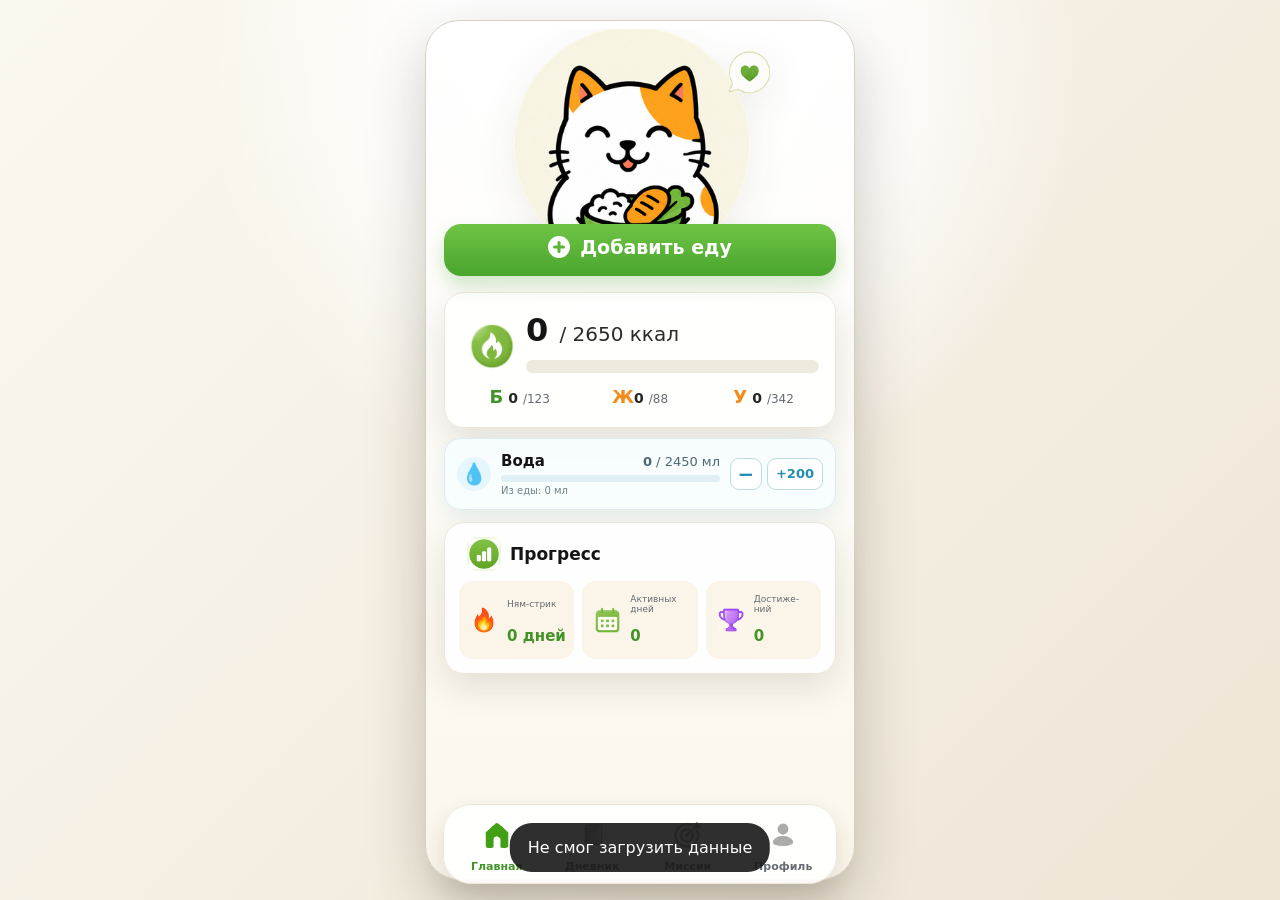
==== public/nyammetr-live.html @ 425ae596 "Add standalone web app with Telegram login" ====
<!doctype html>
<html lang="ru">
  <head>
    <meta charset="UTF-8" />
    <meta name="viewport" content="width=device-width, initial-scale=1.0" />
    <title>Нямметр</title>
    <script src="https://telegram.org/js/telegram-web-app.js"></script>
    <link rel="preload" as="image" href="./assets/cat-food.png" />
    <link rel="stylesheet" href="./styles.css?v=nyam-106a" />
  </head>
  <body>
    <main class="phone-shell" aria-label="Нямметр mini app">
      <section class="screen active" data-screen="home">
        <div class="cat-hero" style="height: 210px">
          <img
            class="hero-cat-art"
            src="./assets/cat-food.png"
            alt=""
            fetchpriority="high"
            decoding="async"
            style="transform: translateY(-30px)"
          />
        </div>

        <button
          class="primary-action"
          type="button"
          data-add-toggle
          aria-expanded="false"
          style="margin-top: -18px; margin-bottom: -4px; position: relative; top: -4px; z-index: 4"
        >
          <span class="action-plus" aria-hidden="true">+</span>
          <span class="action-label">Добавить еду</span>
        </button>

        <div class="add-food-menu" data-add-menu>
          <div class="personal-foods" data-personal-foods hidden>
            <span class="personal-foods-title">Часто добавляешь</span>
            <div class="personal-food-list" data-personal-food-list></div>
          </div>
          <button type="button" data-add-text><span>✎</span>Текстом</button>
          <button type="button" data-add-photo><span>📷</span>Фото еды</button>
        </div>

        <article class="calorie-card">
          <div class="card-top">
            <div class="round-icon fire"><img src="./assets/fire-icon.png" alt="" /></div>
            <div>
              <strong><span data-calories>1450</span> <em data-calorie-goal-label>/ 2100 ккал</em></strong>
              <div class="progress-line"><span style="width: 69%"></span></div>
            </div>
          </div>
          <div class="macro-grid">
            <span><b>Б</b><span class="macro-current">92</span><small>/130</small></span>
            <span><b>Ж</b><span class="macro-current">48</span><small>/70</small></span>
            <span><b>У</b><span class="macro-current">160</span><small>/250</small></span>
          </div>
        </article>

        <article class="water-strip" aria-label="Водный баланс">
          <span class="water-drop" aria-hidden="true">💧</span>
          <div class="water-content">
            <div class="water-heading">
              <strong>Вода</strong>
              <span><b data-water-total>0</b> / <span data-water-target>2000</span> мл</span>
            </div>
            <div class="water-progress"><span data-water-progress style="width: 0%"></span></div>
            <small>Из еды: <span data-water-food>0</span> мл</small>
          </div>
          <div class="water-actions">
            <button type="button" data-water-remove aria-label="Убрать последнюю порцию воды" title="Убрать последнюю порцию">−</button>
            <button type="button" data-water-add aria-label="Добавить 200 миллилитров воды">+200</button>
          </div>
        </article>

        <article class="profile-panel home-progress-panel">
          <h2><span><img src="./assets/profile-progress-trim.png" alt="" /></span>Прогресс</h2>
          <div class="profile-stats">
            <span><b><img src="./assets/profile-streak-symbol.png" alt="" /></b><small>Ням-стрик</small><strong><span data-current-streak>0</span> дней</strong></span>
            <span><b><img src="./assets/profile-active-days-symbol.png" alt="" /></b><small>Активных дней</small><strong data-active-days>0</strong></span>
            <span><b><img src="./assets/profile-achievements-symbol.png" alt="" /></b><small>Достиже-<br>ний</small><strong data-achievements-count>0</strong></span>
          </div>
        </article>

      </section>

      <section class="screen" data-screen="diary">
        <div class="day-switch">
          <button class="day-arrow" type="button" data-date-prev aria-label="Предыдущий день">‹</button>
          <button class="date-label" type="button" data-date-label aria-label="Открыть календарь">Сегодня</button>
          <button class="day-arrow" type="button" data-date-next aria-label="Следующий день">›</button>
          <input class="date-picker" type="date" data-date-picker aria-label="Выбрать дату" />
          <div class="mini-calendar" data-calendar hidden></div>
          <img loading="lazy" class="peek-art" src="./assets/cat-peek.png" alt="" />
        </div>

        <article class="calorie-card diary-summary">
          <small>Калории</small>
          <strong><span data-calories>1450</span> <em data-calorie-goal-label>/ 2100 ккал</em></strong>
          <div class="progress-line"><span style="width: 69%"></span></div>
          <div class="macro-grid boxed">
            <span><b>Б</b><span class="macro-current">92</span><small>/130</small><small class="macro-percent">71%</small></span>
            <span><b>Ж</b><span class="macro-current">48</span><small>/70</small><small class="macro-percent">69%</small></span>
            <span><b>У</b><span class="macro-current">160</span><small>/250</small><small class="macro-percent">64%</small></span>
          </div>
        </article>

        <h2>Приемы пищи</h2>
        <div class="diary-add-food">
          <small data-diary-add-label>Добавить еду за сегодня</small>
          <div>
            <button type="button" data-diary-add-text>✎ Текстом</button>
            <button type="button" data-diary-add-photo>📷 Фото еды</button>
          </div>
        </div>

        <div class="meal-list">
          <article class="meal-card open">
            <button type="button" class="meal-toggle" aria-expanded="true">
              <span class="meal-emoji"><img loading="lazy" src="./assets/meal-snack.png" alt="" /></span>
              <span><b>&#1047;&#1072;&#1075;&#1088;&#1091;&#1078;&#1072;&#1102; &#1076;&#1072;&#1085;&#1085;&#1099;&#1077;</b><small>&#1057;&#1080;&#1085;&#1093;&#1088;&#1086;&#1085;&#1080;&#1079;&#1080;&#1088;&#1091;&#1102;&#1089;&#1100; &#1089; &#1076;&#1085;&#1077;&#1074;&#1085;&#1080;&#1082;&#1086;&#1084; &#1053;&#1103;&#1084;&#1084;&#1077;&#1090;&#1088;&#1072;</small></span>
              <strong>0 &#1082;&#1082;&#1072;&#1083;</strong>
            </button>
          </article>
        </div>

        <aside class="tip-card wide diary-insight" data-diary-insight role="button" tabindex="0" aria-expanded="false" aria-label="Открыть персональную рекомендацию">
          <img loading="lazy" class="tip-paw" src="./assets/paw.png" alt="" />
          <div aria-live="polite">
            <strong data-diary-insight-title>Собираю итог дня</strong>
            <small data-diary-insight-text>Посмотрю записи и сравню их с твоими целями.</small>
            <small class="diary-insight-advice" data-diary-insight-advice hidden>Здесь появится одна рекомендация на день.</small>
          </div>
          <img loading="lazy" class="tip-cat" src="./assets/cat-peek.png" alt="" />
        </aside>
      </section>

      <section class="screen" data-screen="missions">
        <div class="party missions-hero">
          <span>✦</span><span>✶</span><span>✦</span><span>✶</span>
          <img loading="lazy" class="mission-cat-art" src="./assets/cat-medal-large.png?v=2" alt="" />
        </div>

        <article class="streak-card">
          <span class="streak-main">🔥 <strong>Ням-стрик:</strong> <b><span data-current-streak>0</span> дней</b></span>
          <small class="streak-freeze-indicator" data-streak-freeze-indicator hidden></small>
        </article>

        <article class="streak-rescue-card" data-streak-rescue hidden>
          <span class="streak-rescue-icon" aria-hidden="true">❄️</span>
          <div>
            <strong data-streak-rescue-title>Стрик под угрозой</strong>
            <small data-streak-rescue-description>Сегодня пока нет записей еды.</small>
            <div class="streak-rescue-actions" data-streak-rescue-actions>
              <button type="button" data-streak-add>🍽 Добавить еду</button>
              <button type="button" class="freeze-action" data-streak-freeze>❄️ Заморозить</button>
            </div>
          </div>
        </article>

        <article class="mission-card" data-mission-card role="button" tabindex="0" aria-expanded="false">
          <span class="mission-icon"><img loading="lazy" src="./assets/mission-target.png" alt="" /></span>
          <div>
            <strong>Миссия дня:</strong>
            <small data-mission-title>Загружаю миссию</small>
            <p data-mission-description hidden>Нажми, чтобы посмотреть подробности миссии.</p>
            <div class="progress-line"><span data-mission-progress-bar style="width: 0%"></span></div>
          </div>
          <b data-mission-progress-value>0/1</b>
        </article>

        <article class="mission-card referral-card" data-referral-card data-referral-share role="button" tabindex="0" aria-label="Пригласить друзей">
          <span class="mission-icon referral-icon"><img loading="lazy" src="./assets/achievement-referral-one-friend-mascot.png" alt="" /></span>
          <div>
            <strong>Пригласить друзей</strong>
            <small><span data-referral-count>0</span> из 10 уже с Нямметром</small>
            <div class="progress-line"><span data-referral-progress-bar style="width: 0%"></span></div>
          </div>
          <b data-referral-progress-value>0/10</b>
        </article>

        <div class="achievements-title">
          <h2>Достижения</h2>
          <small data-achievements-summary>Собрано 0 из 17</small>
        </div>
        <div class="achievement-pager" aria-label="Листать достижения">
          <button type="button" data-achievements-prev aria-label="Предыдущие достижения">‹</button>
          <span data-achievements-page>1/4</span>
          <button type="button" data-achievements-next aria-label="Следующие достижения">›</button>
        </div>
        <div class="badges">
          <span data-achievement-key="first_nyam"><b><img loading="lazy" src="./assets/achievement-01-trim.png" alt="" /></b><small>Первый ням</small></span>
          <span data-achievement-key="in_rhythm"><b><img loading="lazy" src="./assets/achievement-02-trim.png" alt="" /></b><small>Вошел в ритм</small></span>
          <span data-achievement-key="full_day"><b><img loading="lazy" src="./assets/achievement-03-trim.png" alt="" /></b><small>Полный день</small></span>
          <span data-achievement-key="target_day"><b><img loading="lazy" src="./assets/achievement-04-trim.png" alt="" /></b><small>День в цель</small></span>
          <span data-achievement-key="five_entries"><b><img loading="lazy" src="./assets/achievement-five-entries.png" alt="" /></b><small>5 записей</small></span>
          <span data-achievement-key="five_day_streak"><b><img loading="lazy" src="./assets/achievement-06-trim.png" alt="" /></b><small>5 дней</small></span>
          <span data-achievement-key="photo_lunch"><b><img loading="lazy" src="./assets/achievement-07-trim.png" alt="" /></b><small>Фото-обед</small></span>
          <span data-achievement-key="ten_entries"><b><img loading="lazy" src="./assets/achievement-ten-entries.png" alt="" /></b><small>10 записей</small></span>
          <span data-achievement-key="planner"><b><img loading="lazy" src="./assets/achievement-09-trim.png" alt="" /></b><small>Собранный день</small></span>
          <span data-achievement-key="sweet_control"><b><img loading="lazy" src="./assets/achievement-balance-day.png" alt="" /></b><small>Баланс дня</small></span>
          <span data-achievement-key="breakfast"><b><img loading="lazy" src="./assets/achievement-11-trim.png" alt="" /></b><small>Завтрак</small></span>
          <span data-achievement-key="no_sweets_day"><b><img loading="lazy" src="./assets/achievement-no-sweets.png" alt="" /></b><small>Без сладкого</small></span>
          <span data-achievement-key="vegetable_day"><b><img loading="lazy" src="./assets/achievement-vegetable-day.png" alt="" /></b><small>Овощной день</small></span>
          <span data-achievement-key="secret"><b><img loading="lazy" src="./assets/achievement-12-trim.png" alt="" /></b><small>Секрет</small></span>
          <span data-achievement-key="referral_one"><b><img loading="lazy" src="./assets/achievement-referral-one-friend-mascot.png" alt="" /></b><small>Позвал к столу</small></span>
          <span data-achievement-key="referral_five"><b><img loading="lazy" src="./assets/achievement-referral-five-friends-mascot.png" alt="" /></b><small>Ням-компания</small></span>
          <span data-achievement-key="referral_ten"><b><img loading="lazy" src="./assets/achievement-referral-ten-friends-mascot.png" alt="" /></b><small>Большой стол</small></span>
        </div>

        <button class="primary-action lower" type="button" data-missions-add>
          <span class="action-plus" aria-hidden="true">+</span>
          <span class="action-label">Записать еду</span>
        </button>
      </section>

      <section class="screen" data-screen="profile">
        <article class="profile-hero">
          <div class="avatar"><img loading="lazy" src="./assets/profile-avatar.png" alt="" /></div>
          <div>
            <h2 data-profile-name>Алексей</h2>
            <p>Цель: <b data-profile-goal-label>поддерживать форму</b></p>
          </div>
          <img loading="lazy" class="profile-cat-art" src="./assets/cat-peek.png" alt="" />
          <span class="profile-heart">♥</span>
        </article>

        <div class="profile-menu" aria-label="Настройки профиля">
          <button type="button" class="profile-menu-button" data-profile-popup-open="goals">
            <span><img loading="lazy" src="./assets/profile-goals-symbol.png" alt="" /></span>
            <span><strong>Мои цели</strong><small>Калории, белок и вода</small></span>
            <b aria-hidden="true">›</b>
          </button>
          <button type="button" class="profile-menu-button" data-profile-popup-open="data">
            <span><img loading="lazy" src="./assets/profile-data-trim.png" alt="" /></span>
            <span><strong>Мои данные</strong><small>Вес, рост, активность и цель</small></span>
            <b aria-hidden="true">›</b>
          </button>
          <button type="button" class="profile-menu-button" data-profile-popup-open="reminders">
            <span><img loading="lazy" src="./assets/profile-reminder-trim.png" alt="" /></span>
            <span><strong>Напоминания</strong><small data-reminder-menu-summary>Еда и вода</small></span>
            <b aria-hidden="true">›</b>
          </button>
          <a class="profile-menu-button community-button" href="https://t.me/nyammetr_group" target="_blank" rel="noopener noreferrer" data-community-link>
            <span><img loading="lazy" src="./assets/tab-profile.png" alt="" /></span>
            <span><strong>Сообщество</strong><small>Группа Нямметра</small></span>
            <b aria-hidden="true">›</b>
          </a>
          <button type="button" class="profile-menu-button web-logout-button" data-web-logout hidden>
            <span class="web-logout-icon" aria-hidden="true">↪</span>
            <span><strong>Выйти</strong><small>Из веб-версии Нямметра</small></span>
            <b aria-hidden="true">›</b>
          </button>
        </div>
      </section>

      <nav class="tabbar" aria-label="Разделы">
        <button class="active" type="button" data-tab="home"><img class="tab-icon" src="./assets/tab-home.png" alt="" />Главная</button>
        <button type="button" data-tab="diary"><img class="tab-icon" src="./assets/tab-diary.png" alt="" />Дневник</button>
        <button type="button" data-tab="missions"><img class="tab-icon" src="./assets/tab-missions.png" alt="" />Миссии</button>
        <button type="button" data-tab="profile"><img class="tab-icon" src="./assets/tab-profile.png" alt="" />Профиль</button>
      </nav>
    </main>

    <div class="web-auth-modal" data-web-auth hidden>
      <section class="web-auth-sheet" role="dialog" aria-modal="true" aria-labelledby="web-auth-title">
        <img src="./assets/cat-food.png" alt="" />
        <div>
          <small>Нямметр в браузере</small>
          <h1 id="web-auth-title">Войди через Telegram</h1>
          <p>Твой дневник, цели и прогресс сразу появятся здесь. Ничего переносить не нужно.</p>
        </div>
        <div class="telegram-login-slot" data-telegram-login-slot></div>
        <small class="web-auth-note" data-web-auth-note>Используем Telegram только для безопасного входа.</small>
      </section>
    </div>

    <div class="profile-popup" data-profile-popup="goals" hidden>
      <section class="profile-popup-sheet" role="dialog" aria-modal="true" aria-labelledby="profile-goals-title">
        <header><h2 id="profile-goals-title">Мои цели</h2><button type="button" data-profile-popup-close aria-label="Закрыть">×</button></header>
        <article class="profile-panel profile-popup-panel">
          <button type="button" class="goal-row"><span><img loading="lazy" src="./assets/profile-calorie-goal-trim.png" alt="" /></span>Дневная норма<strong data-goal-calories>2100 ккал</strong></button>
          <button type="button" class="goal-row"><span><img loading="lazy" src="./assets/profile-protein-goal-trim.png" alt="" /></span>Белок<strong data-goal-protein>130 г</strong></button>
          <button type="button" class="goal-row"><span><i class="profile-water-symbol" aria-hidden="true"></i></span>Вода<strong data-goal-water>2000 мл</strong></button>
        </article>
      </section>
    </div>

    <div class="profile-popup" data-profile-popup="data" hidden>
      <section class="profile-popup-sheet" role="dialog" aria-modal="true" aria-labelledby="profile-data-title">
        <header><h2 id="profile-data-title">Мои данные</h2><button type="button" data-profile-popup-close aria-label="Закрыть">×</button></header>
        <article class="profile-panel profile-popup-panel">
          <div class="profile-field"><span><img loading="lazy" src="./assets/profile-weight-trim.png" alt="" /></span><label for="profile-weight">Вес</label><div><input id="profile-weight" type="number" min="35" max="250" value="82" data-profile-weight /> кг</div></div>
          <div class="profile-field"><span><img loading="lazy" src="./assets/profile-height-trim.png" alt="" /></span><label for="profile-height">Рост</label><div><input id="profile-height" type="number" min="120" max="230" value="182" data-profile-height /> см</div></div>
          <div class="profile-field"><span><img loading="lazy" src="./assets/profile-activity-trim.png" alt="" /></span><label for="profile-activity">Активность</label><div><select id="profile-activity" data-profile-activity><option value="low">Низкая</option><option value="medium" selected>Средняя</option><option value="high">Высокая</option></select></div></div>
          <div class="profile-field"><span><img loading="lazy" src="./assets/profile-goals-symbol.png" alt="" /></span><label for="profile-goal">Цель</label><div><select id="profile-goal" data-profile-goal><option value="lose">Снизить вес</option><option value="support" selected>Поддерживать форму</option><option value="gain">Набрать массу</option></select></div></div>
        </article>
      </section>
    </div>

    <div class="profile-popup" data-profile-popup="reminders" hidden>
      <section class="profile-popup-sheet" role="dialog" aria-modal="true" aria-labelledby="profile-reminders-title">
        <header><h2 id="profile-reminders-title">Напоминания</h2><button type="button" data-profile-popup-close aria-label="Закрыть">×</button></header>
        <article class="profile-panel profile-popup-panel reminder-panel">
          <div class="reminder-row">
            <span data-reminder-label>Ежедневно в 9:00 МСК</span>
            <label class="switch">
              <input type="checkbox" checked data-reminder-enabled />
              <span></span>
            </label>
          </div>
          <label class="reminder-time-row">Время по МСК
            <input type="time" value="09:00" data-reminder-time />
          </label>
          <div class="reminder-row water-reminder-row">
            <span class="water-reminder-copy">
              <b>Напоминания о воде</b>
              <small data-water-reminder-label>Выключены</small>
              <small>До 2 раз в день, только если отстаёшь от цели</small>
            </span>
            <label class="switch">
              <input type="checkbox" data-water-reminder-enabled />
              <span></span>
            </label>
          </div>
        </article>
      </section>
    </div>

    <div class="onboarding-modal" data-onboarding hidden>
      <form class="onboarding-sheet" data-onboarding-form>
        <div>
          <strong>Настроим Нямметр</strong>
          <small>Это нужно, чтобы правильно считать цели.</small>
        </div>
        <label>Имя<input type="text" placeholder="Как тебя зовут?" autocomplete="name" data-onboarding-name /></label>
        <label>Пол<select data-onboarding-sex><option value="" selected disabled>Выбери пол</option><option value="male">Мужской</option><option value="female">Женский</option></select></label>
        <div class="onboarding-grid">
          <label>Вес, кг<input type="number" min="35" max="250" placeholder="Например, 70" inputmode="decimal" data-onboarding-weight /></label>
          <label>Рост, см<input type="number" min="120" max="230" placeholder="Например, 175" inputmode="numeric" data-onboarding-height /></label>
        </div>
        <label>Активность<select data-onboarding-activity><option value="" selected disabled>Выбери активность</option><option value="low">Низкая</option><option value="medium">Средняя</option><option value="high">Высокая</option></select></label>
        <label>Цель<select data-onboarding-goal><option value="" selected disabled>Выбери цель</option><option value="support">Поддерживать форму</option><option value="lose">Снизить вес</option><option value="gain">Набрать массу</option></select></label>
        <button type="submit">Начать</button>
      </form>
    </div>

    <div class="onboarding-modal food-modal" data-food-modal hidden>
      <form class="onboarding-sheet food-sheet" data-food-text-form>
        <div>
          <strong data-food-modal-title>Добавить еду</strong>
          <small data-food-modal-help>Напиши, что съел, а Нямметр примерно посчитает калории и БЖУ.</small>
        </div>
        <label><span data-food-input-label>Что было на тарелке?</span>
          <textarea data-food-text-input rows="4" placeholder="Например: творог с йогуртом и протеином"></textarea>
        </label>
        <div class="food-sheet-actions">
          <button type="button" class="secondary" data-food-cancel>Отмена</button>
          <button type="submit" data-food-submit>Записать</button>
        </div>
      </form>
    </div>

    <input class="visually-hidden-file" type="file" accept="image/*" data-food-photo-input />

    <div class="period-report-modal" data-period-report-modal hidden>
      <section class="period-report-sheet" role="dialog" aria-modal="true" aria-labelledby="period-report-title">
        <header>
          <div>
            <small>Твой прогресс</small>
            <strong id="period-report-title" data-period-report-title>Отчёт за период</strong>
          </div>
          <button type="button" data-period-report-close aria-label="Закрыть отчёт">×</button>
        </header>
        <div class="period-report-days" data-period-report-days></div>
        <div class="period-report-grid">
          <span><small>Активных дней</small><strong data-report-active-days>0</strong></span>
          <span><small>Записей еды</small><strong data-report-entries>0</strong></span>
          <span><small>В среднем</small><strong data-report-average>0 ккал</strong></span>
          <span><small>Полных дней</small><strong data-report-full-days>0</strong></span>
        </div>
        <p class="period-report-detail" data-report-target-days hidden></p>
        <p class="period-report-detail" data-report-top-food hidden></p>
        <p class="period-report-empty" data-report-empty hidden>За этот период записей пока нет.</p>
      </section>
    </div>

    <div class="toast" role="status" aria-live="polite"></div>
    <script>
const tabs = document.querySelectorAll("[data-tab]");
const screens = document.querySelectorAll("[data-screen]");
const toast = document.querySelector(".toast");
const addToggle = document.querySelector("[data-add-toggle]");
const addMenu = document.querySelector("[data-add-menu]");
const personalFoods = document.querySelector("[data-personal-foods]");
const personalFoodList = document.querySelector("[data-personal-food-list]");
const dateLabel = document.querySelector("[data-date-label]");
const datePicker = document.querySelector("[data-date-picker]");
const dateCalendar = document.querySelector("[data-calendar]");
const datePrev = document.querySelector("[data-date-prev]");
const dateNext = document.querySelector("[data-date-next]");
const diaryInsight = document.querySelector("[data-diary-insight]");
const diaryInsightTitle = document.querySelector("[data-diary-insight-title]");
const diaryInsightText = document.querySelector("[data-diary-insight-text]");
const diaryInsightAdvice = document.querySelector("[data-diary-insight-advice]");
const periodReportModal = document.querySelector("[data-period-report-modal]");
const periodReportTitle = document.querySelector("[data-period-report-title]");
const periodReportDays = document.querySelector("[data-period-report-days]");
const profileName = document.querySelector("[data-profile-name]");
const profileGoalLabel = document.querySelector("[data-profile-goal-label]");
const profileWeight = document.querySelector("[data-profile-weight]");
const profileHeight = document.querySelector("[data-profile-height]");
const profileActivity = document.querySelector("[data-profile-activity]");
const profileGoalSelect = document.querySelector("[data-profile-goal]");
const goalCalories = document.querySelector("[data-goal-calories]");
const goalProtein = document.querySelector("[data-goal-protein]");
const goalWater = document.querySelector("[data-goal-water]");
const waterAdd = document.querySelector("[data-water-add]");
const waterRemove = document.querySelector("[data-water-remove]");
const onboarding = document.querySelector("[data-onboarding]");
const onboardingForm = document.querySelector("[data-onboarding-form]");
const onboardingName = document.querySelector("[data-onboarding-name]");
const onboardingSex = document.querySelector("[data-onboarding-sex]");
const onboardingWeight = document.querySelector("[data-onboarding-weight]");
const onboardingHeight = document.querySelector("[data-onboarding-height]");
const onboardingActivity = document.querySelector("[data-onboarding-activity]");
const onboardingGoal = document.querySelector("[data-onboarding-goal]");
const foodModal = document.querySelector("[data-food-modal]");
const foodTextForm = document.querySelector("[data-food-text-form]");
const foodTextInput = document.querySelector("[data-food-text-input]");
const foodPhotoInput = document.querySelector("[data-food-photo-input]");
const foodSubmit = document.querySelector("[data-food-submit]");
const foodModalTitle = document.querySelector("[data-food-modal-title]");
const foodModalHelp = document.querySelector("[data-food-modal-help]");
const foodInputLabel = document.querySelector("[data-food-input-label]");
const diaryAddLabel = document.querySelector("[data-diary-add-label]");
const diaryAddText = document.querySelector("[data-diary-add-text]");
const diaryAddPhoto = document.querySelector("[data-diary-add-photo]");
const diaryAddFood = document.querySelector(".diary-add-food");
const reminderEnabled = document.querySelector("[data-reminder-enabled]");
const reminderTime = document.querySelector("[data-reminder-time]");
const reminderLabel = document.querySelector("[data-reminder-label]");
const waterReminderEnabled = document.querySelector("[data-water-reminder-enabled]");
const waterReminderLabel = document.querySelector("[data-water-reminder-label]");
const webAuth = document.querySelector("[data-web-auth]");
const webAuthNote = document.querySelector("[data-web-auth-note]");
const telegramLoginSlot = document.querySelector("[data-telegram-login-slot]");
const webLogout = document.querySelector("[data-web-logout]");
const reminderMenuSummary = document.querySelector("[data-reminder-menu-summary]");
const profilePopupTriggers = document.querySelectorAll("[data-profile-popup-open]");
const profilePopups = document.querySelectorAll("[data-profile-popup]");
const communityLink = document.querySelector("[data-community-link]");
const referralShareButtons = document.querySelectorAll("[data-referral-share]");
const streakFreezeIndicator = document.querySelector("[data-streak-freeze-indicator]");
const streakRescue = document.querySelector("[data-streak-rescue]");
const streakRescueTitle = document.querySelector("[data-streak-rescue-title]");
const streakRescueDescription = document.querySelector("[data-streak-rescue-description]");
const streakRescueActions = document.querySelector("[data-streak-rescue-actions]");
const streakAdd = document.querySelector("[data-streak-add]");
const streakFreeze = document.querySelector("[data-streak-freeze]");
let calorieGoal = 2100;
let profileGoal = "support";
let profileSex = "male";
const telegramBotUsername = "__BOT_USERNAME__";
const isWebVersion = /^\/web(?:\/|$)/.test(window.location.pathname);
let telegramLoginMounted = false;
const profileStoreKey = "nyammetr-profile";
let hasLocalProfile = false;
let referralInviteUrl = "";
let referralShareUrl = "";

const text = {
  today: "\u0421\u0435\u0433\u043e\u0434\u043d\u044f",
  yesterday: "\u0412\u0447\u0435\u0440\u0430",
  tomorrow: "\u0417\u0430\u0432\u0442\u0440\u0430",
  gram: "\u0433",
  kcal: "\u043a\u043a\u0430\u043b",
  textNext: "Напиши еду текстом",
  photoNext: "Выбери фото еды",
  recognizing: "Считаю примерные калории...",
  added: "Записал в дневник",
  notFood: "Похоже, это не еда. Можно посмотреть инструкцию в боте.",
  updateSoon: "Следующее обновление скоро!",
  reminderSaved: "Напоминания сохранены",
  reminderSaveFailed: "Не смог сохранить напоминание",
  profileSaved: "Параметры и цели обновлены",
  profileSaveFailed: "Не смог сохранить параметры",
  waterReminderSaved: "Напоминания о воде сохранены",
  waterReminderSaveFailed: "Не смог сохранить напоминания о воде",
  waterAdded: "Добавил 200 мл 💧",
  waterRemoved: "Последнюю порцию убрал",
  waterSaveFailed: "Не смог сохранить воду",
  smaller: "\u041f\u043e\u0440\u0446\u0438\u044f \u0443\u043c\u0435\u043d\u044c\u0448\u0435\u043d\u0430",
  larger: "\u041f\u043e\u0440\u0446\u0438\u044f \u0443\u0432\u0435\u043b\u0438\u0447\u0435\u043d\u0430",
  editGrams: "\u0422\u0435\u043f\u0435\u0440\u044c \u0433\u0440\u0430\u043c\u043c\u044b \u0440\u0435\u0434\u0430\u043a\u0442\u0438\u0440\u0443\u044e\u0442\u0441\u044f \u0432 \u0441\u0442\u0440\u043e\u043a\u0430\u0445",
  save: "\u0421\u043e\u0445\u0440\u0430\u043d\u0438\u0442\u044c",
  saved: "\u0413\u0440\u0430\u043c\u043c\u044b \u0441\u043e\u0445\u0440\u0430\u043d\u0435\u043d\u044b",
  deleted: "\u0443\u0434\u0430\u043b\u0435\u043d",
  gramsLabel: "\u0413\u0440\u0430\u043c\u043c\u044b",
};

const goalLabels = {
  support: "\u043f\u043e\u0434\u0434\u0435\u0440\u0436\u0438\u0432\u0430\u0442\u044c \u0444\u043e\u0440\u043c\u0443",
  lose: "\u0441\u043d\u0438\u0437\u0438\u0442\u044c \u0432\u0435\u0441",
  gain: "\u043d\u0430\u0431\u0440\u0430\u0442\u044c \u043c\u0430\u0441\u0441\u0443",
};

const missionTitles = {
  photo_food: "Фото-старт",
  text_food: "Текстовый ням",
  full_day: "Полный день",
  calorie_range: "Попади в коридор",
  protein_day: "Белковый день",
  breakfast: "Запиши завтрак",
  evening_summary: "Закрой день",
  adjust_portion: "Уточни порцию",
  keep_streak: "Сохрани Ням-стрик",
};

const missionDescriptions = {
  photo_food: "Добавь хотя бы одну еду через фото. Можно сфотографировать тарелку или упаковку.",
  text_food: "Добавь хотя бы одну еду текстом. Например: творог, банан и кофе.",
  full_day: "Запиши 3 приема пищи за день. Подойдут завтрак, обед, ужин или перекусы.",
  calorie_range: "Попади в 90-110% от дневной нормы калорий. Норма берется из твоей цели.",
  protein_day: "Добери хотя бы 80% дневной цели по белку.",
  breakfast: "Добавь первую еду до 12:00 по московскому времени.",
  evening_summary: "Открой дневной итог после 18:00.",
  adjust_portion: "Поправь размер хотя бы одной порции: меньше, больше или граммы.",
  keep_streak: "Добавь хотя бы одну еду сегодня, чтобы сохранить Ням-стрик.",
};

const achievementKeys = [
  "first_nyam",
  "in_rhythm",
  "full_day",
  "target_day",
  "five_entries",
  "five_day_streak",
  "photo_lunch",
  "ten_entries",
  "planner",
  "sweet_control",
  "breakfast",
  "no_sweets_day",
  "vegetable_day",
  "secret",
  "referral_one",
  "referral_five",
  "referral_ten",
];

const achievementDetails = {
  first_nyam: {
    title: "Первый ням",
    description: "Первая запись еды в дневнике. С этого начинается твой учет.",
  },
  in_rhythm: {
    title: "Вошел в ритм",
    description: "Ням-стрик дошел до 3 дней подряд.",
  },
  full_day: {
    title: "Полный день",
    description: "За день добавлено 3 или больше записей еды.",
  },
  target_day: {
    title: "День в цель",
    description: "Калории за день попали в 90-110% от твоей дневной нормы.",
  },
  five_entries: {
    title: "5 записей",
    description: "В дневнике уже есть 5 записей еды.",
  },
  five_day_streak: {
    title: "5 дней",
    description: "Ням-стрик дошел до 5 активных дней подряд.",
  },
  photo_lunch: {
    title: "Фото-обед",
    description: "Ты впервые добавил еду через фото.",
  },
  ten_entries: {
    title: "10 записей",
    description: "В дневнике уже есть 10 записей еды.",
  },
  planner: {
    title: "Собранный день",
    description: "У тебя уже 5 активных дней с Нямметром.",
  },
  sweet_control: {
    title: "Баланс дня",
    description: "В дневнике уже есть 15 записей еды.",
  },
  breakfast: {
    title: "Завтрак",
    description: "Первая запись еды за день была добавлена до 12:00.",
  },
  no_sweets_day: {
    title: "День без сладкого",
    description: "За день добавлено минимум 3 приема пищи — и среди них не было сладкого.",
  },
  vegetable_day: {
    title: "Овощной день",
    description: "Овощи встретились минимум в двух приемах пищи за день.",
  },
  secret: {
    title: "Секрет",
    description: "Секретная ачивка откроется, когда в дневнике будет 50 записей еды.",
  },
  referral_one: {
    title: "Позвал к столу",
    description: "Первый друг начал пользоваться Нямметром по твоему приглашению.",
  },
  referral_five: {
    title: "Ням-компания",
    description: "Пять друзей начали пользоваться Нямметром по твоему приглашению.",
  },
  referral_ten: {
    title: "Большой стол",
    description: "Десять друзей присоединились к Нямметру по твоему приглашению.",
  },
};

let today = startOfDay(new Date());
const editableHistoryDays = 2;
let selectedDate = new Date(today);
let calendarViewDate = new Date(today);
let periodSelectionMode = false;
let periodStart = null;
let periodEnd = null;
let activeEntryDates = new Set();
let frozenStreakDates = new Set();
let unlockedAchievementKeys = new Set();
let achievementPage = 0;
const achievementsPerPage = 4;
let foodTargetDate = new Date(today);
let foodModalMode = "add";
let editingFoodEntryId = null;

function startOfDay(date) {
  return new Date(date.getFullYear(), date.getMonth(), date.getDate());
}

function refreshToday() {
  today = startOfDay(new Date());
}

function isDiaryDateEditable(date) {
  const earliestEditableDate = new Date(today);
  earliestEditableDate.setDate(earliestEditableDate.getDate() - editableHistoryDays);
  const normalizedDate = startOfDay(date);
  return normalizedDate >= earliestEditableDate && normalizedDate <= today;
}

function toInputDate(date) {
  const year = date.getFullYear();
  const month = String(date.getMonth() + 1).padStart(2, "0");
  const day = String(date.getDate()).padStart(2, "0");
  return `${year}-${month}-${day}`;
}

function fromInputDate(value) {
  const [year, month, day] = value.split("-").map(Number);
  return new Date(year, month - 1, day);
}

function formatDiaryDate(date) {
  const diffDays = Math.round((startOfDay(date) - today) / 86400000);

  if (diffDays === 0) return text.today;
  if (diffDays === -1) return text.yesterday;
  if (diffDays === 1) return text.tomorrow;

  return new Intl.DateTimeFormat("ru-RU", {
    day: "numeric",
    month: "short",
  }).format(date);
}

function formatFoodTargetDate(date) {
  if (toInputDate(date) === toInputDate(today)) return "сегодня";
  return new Intl.DateTimeFormat("ru-RU", {
    day: "numeric",
    month: "long",
  }).format(date);
}

function foodEntryWord(count) {
  const value = Math.abs(Number(count)) % 100;
  const last = value % 10;
  if (value > 10 && value < 20) return "записей";
  if (last === 1) return "запись";
  if (last >= 2 && last <= 4) return "записи";
  return "записей";
}

function setDiaryInsight(title, fact, advice) {
  if (!diaryInsightTitle || !diaryInsightText || !diaryInsightAdvice) return;
  diaryInsightTitle.textContent = title;
  diaryInsightText.textContent = fact;
  diaryInsightAdvice.textContent = advice;
  diaryInsightAdvice.hidden = true;
  diaryInsight?.setAttribute("aria-expanded", "false");
}

function updateDiaryInsight({ entries, calories, protein, targetCalories, targetProtein, water }) {
  const count = entries.length;
  const isPastDay = selectedDate < today;
  const isEvening = new Date().getHours() >= 20;
  const isFinalSummary = isPastDay || (toInputDate(selectedDate) === toInputDate(today) && isEvening);
  const calorieRatio = targetCalories > 0 ? calories / targetCalories : 0;
  const proteinRatio = targetProtein > 0 ? protein / targetProtein : 0;
  const remainingCalories = Math.max(0, Math.round(targetCalories - calories));
  const remainingProtein = Math.max(0, Math.round(targetProtein - protein));
  const calorieDelta = targetCalories > 0 ? Math.round(Math.abs(calories - targetCalories) / targetCalories * 100) : 0;
  const proteinFact = targetProtein > 0 ? ` Белок: ${protein} из ${targetProtein} г.` : "";
  const waterRatio = Number(water?.target_ml) > 0 ? Number(water?.total_ml || 0) / Number(water.target_ml) : 0;

  if (count === 0) {
    setDiaryInsight(
      isPastDay ? "За этот день записей нет" : "Итог дня появится здесь",
      isPastDay ? "Данных пока недостаточно для мини-отчёта." : "Добавь первую еду, и я начну собирать итог.",
      isPastDay ? "Если вспомнишь приём пищи, его ещё можно добавить в дневник." : "После нескольких записей я сравню день с твоими целями.",
    );
    return;
  }

  if (!targetCalories) {
    setDiaryInsight(
      `${count} ${foodEntryWord(count)} · ${calories} ккал`,
      `Белок: ${protein} г. Дневная цель пока не настроена.`,
      "Настрой цель, чтобы я сравнивал рацион с твоими личными ориентирами.",
    );
    return;
  }

  if (!isFinalSummary) {
    let advice = `До дневного ориентира осталось примерно ${remainingCalories} ккал.`;
    if (count < 3) {
      advice = `До полного дня осталось ${3 - count} ${foodEntryWord(3 - count)}.`;
    } else if (targetProtein && proteinRatio < 0.7) {
      advice = `По белку осталось примерно ${remainingProtein} г.`;
    } else if (calorieRatio > 1.1) {
      advice = "Основной дневной ориентир уже набран.";
    }
    setDiaryInsight(
      "День ещё собирается",
      `${count} ${foodEntryWord(count)} · ${calories} из ${targetCalories} ккал.${proteinFact}`,
      advice,
    );
    return;
  }

  if (count < 3) {
    setDiaryInsight(
      "Отчёт пока предварительный",
      `${count} ${foodEntryWord(count)} · ${calories} из ${targetCalories} ккал.${proteinFact}`,
      "Проверь, все ли приёмы пищи попали в дневник.",
    );
    return;
  }

  let title = "День близко к цели";
  let fact = `${calories} из ${targetCalories} ккал.${proteinFact}`;
  let advice = "Основные ориентиры дня выполнены.";

  if (calorieRatio < 0.7) {
    title = `В дневнике ${Math.round(calorieRatio * 100)}% нормы`;
    fact = `${calories} из ${targetCalories} ккал — на ${calorieDelta}% ниже ориентира.${proteinFact}`;
    advice = "Проверь, вся ли еда попала в дневник.";
  } else if (calorieRatio < 0.9) {
    title = "Сегодня ниже дневного ориентира";
    fact = `${calories} из ${targetCalories} ккал — на ${calorieDelta}% ниже.${proteinFact}`;
    advice = "Если дневник заполнен полностью, завтра можно добавить более сытный приём пищи.";
  } else if (calorieRatio > 1.25) {
    title = "Сегодня выше дневного ориентира";
    fact = `${calories} из ${targetCalories} ккал — на ${calorieDelta}% выше.${proteinFact}`;
    advice = "Завтра можно вернуться к привычному плану и обычным порциям.";
  } else if (calorieRatio > 1.1) {
    title = "Сегодня немного выше ориентира";
    fact = `${calories} из ${targetCalories} ккал — на ${calorieDelta}% выше.${proteinFact}`;
    advice = "Завтра можно немного уменьшить самую калорийную порцию.";
  } else if (targetProtein && proteinRatio < 0.7) {
    title = "По калориям день в цели";
    advice = `До белковой цели не хватило примерно ${remainingProtein} г.`;
  } else if (targetProtein && proteinRatio < 1) {
    title = "День близко к цели";
    advice = `Белковая цель почти выполнена: осталось около ${remainingProtein} г.`;
  } else if (targetProtein && proteinRatio > 1.5) {
    title = "По калориям день в цели";
    advice = "Белка уже достаточно — специально добирать его не нужно.";
  } else if (waterRatio > 0 && waterRatio < 0.5) {
    advice = `Воды отмечено ${Math.round(Number(water.total_ml || 0))} мл — проверь, всё ли записано.`;
  }

  setDiaryInsight(title, fact, advice);
}

function updateDiaryDate(date) {
  refreshToday();
  const normalizedDate = startOfDay(date);
  selectedDate = normalizedDate > today ? new Date(today) : normalizedDate;
  calendarViewDate = new Date(selectedDate);
  dateLabel.textContent = formatDiaryDate(selectedDate);
  datePicker.value = toInputDate(selectedDate);
  datePicker.max = toInputDate(today);
  dateNext.disabled = selectedDate >= today;
  if (diaryAddFood) {
    diaryAddFood.hidden = !isDiaryDateEditable(selectedDate);
  }
  if (diaryAddLabel) {
    diaryAddLabel.textContent = `Добавить еду за ${formatFoodTargetDate(selectedDate)}`;
  }
}

function shiftDiaryDate(days) {
  const nextDate = new Date(selectedDate);
  nextDate.setDate(nextDate.getDate() + days);
  updateDiaryDate(nextDate);
}

function streakFromActiveDates() {
  let cursor = startOfDay(today);
  let streak = 0;
  if (!activeEntryDates.has(toInputDate(cursor))) {
    cursor.setDate(cursor.getDate() - 1);
  }
  while (activeEntryDates.has(toInputDate(cursor))) {
    streak += 1;
    cursor.setDate(cursor.getDate() - 1);
  }
  return streak;
}

function renderCalendar() {
  if (!dateCalendar) return;
  const monthStart = new Date(calendarViewDate.getFullYear(), calendarViewDate.getMonth(), 1);
  const gridStart = new Date(monthStart);
  gridStart.setDate(monthStart.getDate() - ((monthStart.getDay() + 6) % 7));
  const monthLabel = new Intl.DateTimeFormat("ru-RU", { month: "long", year: "numeric" }).format(monthStart);
  const days = [];
  for (let index = 0; index < 42; index += 1) {
    const day = new Date(gridStart);
    day.setDate(gridStart.getDate() + index);
    const iso = toInputDate(day);
    const isFuture = day > today;
    const isInRange = periodStart && periodEnd && day >= periodStart && day <= periodEnd;
    const classes = [
      day.getMonth() === calendarViewDate.getMonth() ? "" : "muted",
      !periodSelectionMode && iso === toInputDate(selectedDate) ? "selected" : "",
      activeEntryDates.has(iso) ? "has-data" : "",
      frozenStreakDates.has(iso) ? "has-freeze" : "",
      periodStart && iso === toInputDate(periodStart) ? "range-start" : "",
      periodEnd && iso === toInputDate(periodEnd) ? "range-end" : "",
      isInRange ? "in-range" : "",
    ].filter(Boolean).join(" ");
    days.push(`<button type="button" class="${classes}" data-calendar-day="${iso}" ${isFuture ? "disabled" : ""}>${day.getDate()}</button>`);
  }
  dateCalendar.innerHTML = `
    <div class="calendar-head">
      <button type="button" data-calendar-month="-1">‹</button>
      <strong>${monthLabel}</strong>
      <button type="button" data-calendar-month="1">›</button>
    </div>
    <div class="calendar-week"><span>Пн</span><span>Вт</span><span>Ср</span><span>Чт</span><span>Пт</span><span>Сб</span><span>Вс</span></div>
    <div class="calendar-grid">${days.join("")}</div>
    <div class="calendar-period-actions">
      ${periodSelectionMode
        ? `<small>${periodStart ? (periodEnd ? "Период выбран" : "Теперь выбери последний день") : "Выбери первый день"}</small>
           <div><button type="button" class="calendar-cancel" data-period-cancel>Отмена</button><button type="button" data-period-show ${periodStart && periodEnd ? "" : "disabled"}>Показать отчёт</button></div>`
        : `<button type="button" data-period-start>Выбрать период</button>`}
    </div>
  `;
}

function resetPeriodSelection() {
  periodSelectionMode = false;
  periodStart = null;
  periodEnd = null;
}

function selectPeriodDay(date) {
  const day = startOfDay(date);
  if (day > today) {
    showToast("Будущие даты пока нельзя выбрать");
    return;
  }
  if (!periodStart || periodEnd) {
    periodStart = day;
    periodEnd = null;
    renderCalendar();
    return;
  }
  if (day < periodStart) {
    periodStart = day;
    renderCalendar();
    return;
  }
  const days = Math.round((day - periodStart) / 86400000) + 1;
  if (days > 7) {
    showToast("Можно выбрать не больше 7 дней");
    return;
  }
  if (days < 2) {
    showToast("Выбери минимум 2 дня");
    return;
  }
  periodEnd = day;
  renderCalendar();
}

function formatPeriodTitle(start, end) {
  const sameMonth = start.getMonth() === end.getMonth() && start.getFullYear() === end.getFullYear();
  const endLabel = new Intl.DateTimeFormat("ru-RU", { day: "numeric", month: "long" }).format(end);
  if (sameMonth) return `${start.getDate()}–${endLabel}`;
  const startLabel = new Intl.DateTimeFormat("ru-RU", { day: "numeric", month: "short" }).format(start);
  return `${startLabel} – ${endLabel}`;
}

async function showPeriodReport() {
  if (!periodStart || !periodEnd) return;
  const start = new Date(periodStart);
  const end = new Date(periodEnd);
  try {
    const data = await miniappRequest(`/api/miniapp/report?start=${toInputDate(start)}&end=${toInputDate(end)}`);
    const summary = data.summary || {};
    periodReportTitle.textContent = formatPeriodTitle(start, end);
    document.querySelector("[data-report-active-days]").textContent = `${summary.active_days || 0} из ${data.period.days}`;
    document.querySelector("[data-report-entries]").textContent = summary.entries || 0;
    document.querySelector("[data-report-average]").textContent = `${summary.average_calories || 0} ккал`;
    document.querySelector("[data-report-full-days]").textContent = summary.full_days || 0;
    const target = document.querySelector("[data-report-target-days]");
    target.hidden = summary.target_days === null || summary.target_days === undefined;
    target.textContent = `🎯 В дневной цели: ${summary.target_days || 0} дн.`;
    const topFood = document.querySelector("[data-report-top-food]");
    topFood.hidden = !summary.top_food;
    topFood.textContent = `🍽 Чаще всего: ${summary.top_food || ""}`;
    document.querySelector("[data-report-empty]").hidden = Boolean(summary.entries);
    const dayNodes = [];
    const cursor = new Date(start);
    while (cursor <= end) {
      const iso = toInputDate(cursor);
      const classes = [activeEntryDates.has(iso) ? "active" : "", frozenStreakDates.has(iso) ? "frozen" : ""].filter(Boolean).join(" ");
      dayNodes.push(`<span class="${classes}"><small>${new Intl.DateTimeFormat("ru-RU", { weekday: "short" }).format(cursor)}</small><b>${cursor.getDate()}</b></span>`);
      cursor.setDate(cursor.getDate() + 1);
    }
    periodReportDays.innerHTML = dayNodes.join("");
    dateCalendar.hidden = true;
    resetPeriodSelection();
    periodReportModal.hidden = false;
  } catch (error) {
    showToast("Не смог загрузить отчёт. Попробуй ещё раз.", 2800);
  }
}

function renderAchievementPage() {
  const visibleAchievementKeys = achievementKeys.filter((key) => unlockedAchievementKeys.has(key));
  const pages = Math.max(1, Math.ceil(visibleAchievementKeys.length / achievementsPerPage));
  achievementPage = ((achievementPage % pages) + pages) % pages;
  const start = achievementPage * achievementsPerPage;
  const pageKeys = new Set(visibleAchievementKeys.slice(start, start + achievementsPerPage));
  document.querySelectorAll("[data-achievement-key]").forEach((node) => {
    node.hidden = !pageKeys.has(node.dataset.achievementKey);
  });
  document.querySelectorAll("[data-achievements-page]").forEach((node) => {
    node.textContent = visibleAchievementKeys.length ? `${achievementPage + 1}/${pages}` : "0/0";
  });
  document.querySelectorAll(".achievement-pager button").forEach((button) => {
    button.disabled = visibleAchievementKeys.length <= achievementsPerPage;
  });
}

async function setDiaryDateAndLoad(date) {
  updateDiaryDate(date);
  renderCalendar();
  await loadServerState();
}

function showScreen(name) {
  screens.forEach((screen) => {
    screen.classList.toggle("active", screen.dataset.screen === name);
  });

  tabs.forEach((tab) => {
    tab.classList.toggle("active", tab.dataset.tab === name);
  });
}

function showToast(message, timeout = 1800) {
  toast.textContent = message;
  toast.classList.add("show");
  window.clearTimeout(showToast.timer);
  showToast.timer = window.setTimeout(() => {
    toast.classList.remove("show");
  }, timeout);
}

function parseCalories(value) {
  return Number(value.replace(/[^\d]/g, "")) || 0;
}

function formatCalories(value) {
  return `${Math.max(1, Math.round(value))} ${text.kcal}`;
}

function readDishCalories(row) {
  return parseCalories(row.querySelector("strong").textContent);
}

function getDishRows(card) {
  return [...card.querySelectorAll(".dish-list span")];
}

function getMealCalories(card) {
  return getDishRows(card).reduce((sum, row) => sum + readDishCalories(row), 0);
}

function updateMealCard(card) {
  card.querySelector(".meal-toggle strong").textContent = formatCalories(getMealCalories(card));
}

function updateTotalCalories() {
  const total = [...document.querySelectorAll(".meal-card")].reduce((sum, card) => sum + getMealCalories(card), 0);
  const percent = Math.min(100, Math.round((total / calorieGoal) * 100));

  document.querySelectorAll("[data-calories]").forEach((node) => {
    node.textContent = Math.round(total);
  });

  document.querySelectorAll(".calorie-card .progress-line span").forEach((bar) => {
    bar.style.width = `${percent}%`;
  });
}

function readProfile() {
  return {
    name: profileName.textContent.trim() || "Алексей",
    sex: profileSex,
    weight: Number(profileWeight.value) || 82,
    height: Number(profileHeight.value) || 182,
    activity: profileActivity.value,
    goal: profileGoalSelect?.value || profileGoal,
  };
}

function applyProfile(profile) {
  profileGoal = profile.goal === "maintain" ? "support" : (profile.goal || "support");
  profileSex = profile.sex || "male";
  profileName.textContent = profile.name || "Алексей";
  profileGoalLabel.textContent = goalLabels[profileGoal] || goalLabels.support;
  profileWeight.value = profile.weight || 82;
  profileHeight.value = profile.height || 182;
  profileActivity.value = profile.activity || "medium";
  if (profileGoalSelect) profileGoalSelect.value = profileGoal;
  calculateGoals();
}

function saveProfile() {
  localStorage.setItem(profileStoreKey, JSON.stringify(readProfile()));
  hasLocalProfile = true;
}

function loadProfile() {
  const saved = localStorage.getItem(profileStoreKey);

  if (!saved) {
    return false;
  }

  try {
    applyProfile(JSON.parse(saved));
    hasLocalProfile = true;
    return true;
  } catch {
    return false;
  }
}

function calculateGoals() {
  const weight = Math.max(35, Number(profileWeight.value) || 82);
  const height = Math.max(120, Number(profileHeight.value) || 182);
  profileGoal = profileGoalSelect?.value || profileGoal || "support";
  profileGoalLabel.textContent = goalLabels[profileGoal] || goalLabels.support;
  const activityFactors = {
    low: 1.2,
    medium: 1.45,
    high: 1.7,
  };
  const goalFactors = {
    lose: 0.85,
    support: 1,
    gain: 1.1,
  };
  const factor = activityFactors[profileActivity.value] || activityFactors.medium;
  const sexOffset = profileSex === "female" ? -161 : 5;
  const bmr = 10 * weight + 6.25 * height - 5 * 30 + sexOffset;

  calorieGoal = Math.round((bmr * factor * (goalFactors[profileGoal] || 1)) / 50) * 50;
  const proteinPerKg = profileGoal === "support" ? 1.5 : 1.8;
  const proteinGoal = Math.round(weight * proteinPerKg);
  const fatGoal = Math.round((calorieGoal * 0.3) / 9);
  const carbGoal = Math.max(0, Math.round((calorieGoal - proteinGoal * 4 - fatGoal * 9) / 4));
  const waterGoal = Math.max(1500, Math.min(3000, Math.round((weight * 30) / 50) * 50));

  goalCalories.textContent = `${calorieGoal} ${text.kcal}`;
  goalProtein.textContent = `${proteinGoal} ${text.gram}`;
  goalWater.textContent = `${waterGoal} мл`;
  document.querySelectorAll("[data-water-target]").forEach((node) => {
    node.textContent = waterGoal;
  });

  document.querySelectorAll("[data-calorie-goal-label]").forEach((node) => {
    node.textContent = `/ ${calorieGoal} ${text.kcal}`;
  });

  document.querySelectorAll(".macro-grid").forEach((grid) => {
    const cells = Array.from(grid.children).filter((child) => child.matches("span"));
    [proteinGoal, fatGoal, carbGoal].forEach((targetValue, index) => {
      const cell = cells[index];
      if (!cell) return;
      const currentValue = Number(cell.querySelector(".macro-current")?.textContent) || 0;
      const target = cell.querySelector("small:not(.macro-percent)");
      const percent = cell.querySelector(".macro-percent");
      if (target) target.textContent = `/${targetValue}`;
      if (percent) percent.textContent = `${Math.min(999, Math.round(currentValue / targetValue * 100))}%`;
    });
  });

  updateTotalCalories();
}

async function saveProfileSettings(successMessage = text.profileSaved) {
  calculateGoals();
  saveProfile();
  try {
    const data = await miniappRequest("/api/miniapp/profile", {
      method: "POST",
      headers: { "Content-Type": "application/json" },
      body: JSON.stringify(readProfile()),
    });
    applyServerState(data);
    showToast(successMessage);
    return true;
  } catch (error) {
    showToast(text.profileSaveFailed);
    await loadServerState();
    return false;
  }
}

function escapeHtml(value) {
  return String(value ?? "")
    .replaceAll("&", "&amp;")
    .replaceAll("<", "&lt;")
    .replaceAll(">", "&gt;")
    .replaceAll('"', "&quot;")
    .replaceAll("'", "&#039;");
}

function roundValue(value) {
  return Math.round(Number(value) || 0);
}

function missionProgress(data) {
  const mission = data.mission || {};
  const key = mission.key || "";
  const totals = data.today?.totals || {};
  const entries = data.today?.entries || [];
  const targetCalories = Number(data.targets?.calories) || 0;
  const targetProtein = Number(data.targets?.protein) || 0;
  const calories = Number(totals.calories) || 0;
  const protein = Number(totals.protein) || 0;
  const textEntries = entries.filter((entry) => entry.source === "text").length;
  const photoEntries = entries.filter((entry) => entry.source === "photo").length;

  if (mission.is_completed) return { current: 1, target: 1, label: "1/1", percent: 100 };
  if (key === "full_day") return { current: Math.min(entries.length, 3), target: 3, label: `${Math.min(entries.length, 3)}/3`, percent: Math.min(100, entries.length / 3 * 100) };
  if (key === "photo_food") return { current: Math.min(photoEntries, 1), target: 1, label: `${Math.min(photoEntries, 1)}/1`, percent: Math.min(100, photoEntries * 100) };
  if (key === "text_food") return { current: Math.min(textEntries, 1), target: 1, label: `${Math.min(textEntries, 1)}/1`, percent: Math.min(100, textEntries * 100) };
  if (key === "keep_streak") return { current: Math.min(entries.length, 1), target: 1, label: `${Math.min(entries.length, 1)}/1`, percent: Math.min(100, entries.length * 100) };
  if (key === "calorie_range" && targetCalories > 0) return { current: calories, target: targetCalories, label: `${roundValue(calories)}/${roundValue(targetCalories)}`, percent: Math.min(100, calories / targetCalories * 100) };
  if (key === "protein_day" && targetProtein > 0) {
    const target = targetProtein * 0.8;
    return { current: protein, target, label: `${roundValue(protein)}/${roundValue(target)}`, percent: Math.min(100, protein / target * 100) };
  }
  return { current: 0, target: 1, label: "0/1", percent: 0 };
}

function telegramInitData() {
  return window.Telegram?.WebApp?.initData || "";
}

async function miniappRequest(path, options = {}) {
  const initData = telegramInitData();
  const headers = {
    ...(options.headers || {}),
  };
  let requestPath = path;
  if (initData) {
    headers.Authorization = `TMA ${initData}`;
    const url = new URL(path, window.location.href);
    url.searchParams.set("initData", initData);
    requestPath = `${url.pathname}${url.search}`;
  }
  const response = await fetch(requestPath, {
    ...options,
    headers,
    credentials: "same-origin",
  });
  if (!response.ok) {
    let error = `request_failed_${response.status}`;
    try {
      const payload = await response.json();
      error = payload.error || error;
    } catch {
      // Keep the generic request error.
    }
    const requestError = new Error(error);
    requestError.status = response.status;
    throw requestError;
  }
  return response.json();
}

function mountTelegramLogin() {
  if (telegramLoginMounted || !telegramLoginSlot) return;
  telegramLoginMounted = true;
  if (!telegramBotUsername) {
    webAuthNote.textContent = "Вход временно недоступен. Открой Нямметр через Telegram.";
    return;
  }
  const script = document.createElement("script");
  script.async = true;
  script.src = "https://telegram.org/js/telegram-widget.js?22";
  script.dataset.telegramLogin = telegramBotUsername;
  script.dataset.size = "large";
  script.dataset.radius = "12";
  script.dataset.userpic = "false";
  script.dataset.requestAccess = "write";
  script.dataset.authUrl = `${window.location.origin}/web/auth/telegram`;
  telegramLoginSlot.replaceChildren(script);
}

function showWebLogin() {
  if (!isWebVersion || !webAuth) return;
  webAuth.hidden = false;
  document.body.classList.add("web-auth-open");
  if (new URLSearchParams(window.location.search).get("auth") === "failed") {
    webAuthNote.textContent = "Не получилось подтвердить вход. Попробуй ещё раз.";
    window.history.replaceState({}, "", "/web");
  }
  mountTelegramLogin();
}

function hideWebLogin() {
  if (!webAuth) return;
  webAuth.hidden = true;
  document.body.classList.remove("web-auth-open");
}

function fileToDataUrl(file) {
  return new Promise((resolve, reject) => {
    const reader = new FileReader();
    reader.addEventListener("load", () => resolve(String(reader.result || "")));
    reader.addEventListener("error", () => reject(reader.error || new Error("file_read_failed")));
    reader.readAsDataURL(file);
  });
}

function openFoodModal({ targetDate = today, mode = "add", entryId = null } = {}) {
  foodTargetDate = startOfDay(targetDate);
  foodModalMode = mode;
  editingFoodEntryId = entryId;
  const targetLabel = formatFoodTargetDate(foodTargetDate);
  if (mode === "portion") {
    foodModalTitle.textContent = "Уточнить порцию";
    foodModalHelp.textContent = "Напиши новый вес или размер порции — Нямметр пересчитает запись.";
    foodInputLabel.textContent = "Новая порция";
    foodTextInput.placeholder = "Например: 180 г или половина тарелки";
    foodSubmit.textContent = "Пересчитать";
  } else {
    foodModalTitle.textContent = `Добавить еду за ${targetLabel}`;
    foodModalHelp.textContent = "Напиши, что съел, а Нямметр примерно посчитает калории и БЖУ.";
    foodInputLabel.textContent = "Что было на тарелке?";
    foodTextInput.placeholder = "Например: творог с йогуртом и протеином";
    foodSubmit.textContent = "Записать";
  }
  foodModal.hidden = false;
  foodTextInput.value = "";
  window.setTimeout(() => foodTextInput.focus(), 60);
}

function closeFoodModal() {
  foodModal.hidden = true;
  foodModalMode = "add";
  editingFoodEntryId = null;
}

function setFoodSubmitting(isSubmitting) {
  if (foodSubmit) foodSubmit.disabled = isSubmitting;
  if (foodTextInput) foodTextInput.disabled = isSubmitting;
}

function applyFoodResponse(data) {
  if (data?.state) {
    const responseDate = data.state.today?.date;
    if (responseDate) updateDiaryDate(fromInputDate(responseDate));
    activeEntryDates = new Set(data.state.calendar?.active_dates || []);
    applyServerState(data.state);
    renderCalendar();
  }
}

function renderPersonalFoods(items = []) {
  if (!personalFoods || !personalFoodList) return;
  const suggestions = items
    .filter((item) => String(item?.title || "").trim())
    .slice(0, 3);
  personalFoodList.replaceChildren();
  personalFoods.hidden = suggestions.length === 0;

  suggestions.forEach((item) => {
    const button = document.createElement("button");
    const title = String(item.title).trim();
    button.type = "button";
    button.className = "personal-food-button";
    button.dataset.quickFood = title;
    button.title = `Добавить: ${title}`;

    const label = document.createElement("span");
    label.textContent = title;
    const count = document.createElement("small");
    count.textContent = `×${Math.max(1, roundValue(item.entries))}`;
    button.append(label, count);
    personalFoodList.append(button);
  });
}

function normalizeTimeValue(value) {
  const match = String(value || "").match(/^([01]\d|2[0-3]):([0-5]\d)$/);
  return match ? `${match[1]}:${match[2]}` : "09:00";
}

function updateReminderMenuSummary() {
  if (!reminderMenuSummary) return;
  const foodEnabled = Boolean(reminderEnabled?.checked);
  const waterEnabled = Boolean(waterReminderEnabled?.checked);
  if (!foodEnabled && !waterEnabled) {
    reminderMenuSummary.textContent = "Выключены";
    return;
  }
  const parts = [];
  if (foodEnabled) parts.push(`Еда в ${normalizeTimeValue(reminderTime?.value)}`);
  if (waterEnabled) parts.push("вода");
  reminderMenuSummary.textContent = parts.join(" · ");
}

function updateReminderControls(reminder = {}) {
  const time = normalizeTimeValue(reminder.time || reminderTime?.value || "09:00");
  const enabled = reminder.enabled !== false;
  if (reminderTime) {
    reminderTime.value = time;
    reminderTime.disabled = !enabled;
  }
  if (reminderEnabled) reminderEnabled.checked = enabled;
  if (reminderLabel) {
    reminderLabel.textContent = enabled ? `Ежедневно в ${time} МСК` : "Напоминания выключены";
  }
  updateReminderMenuSummary();
}

async function saveReminderSettings() {
  const enabled = Boolean(reminderEnabled?.checked);
  const time = normalizeTimeValue(reminderTime?.value || "09:00");
  updateReminderControls({ enabled, time });
  try {
    const data = await miniappRequest("/api/miniapp/reminder", {
      method: "POST",
      headers: { "Content-Type": "application/json" },
      body: JSON.stringify({ enabled, time }),
    });
    if (data) applyServerState(data);
    showToast(text.reminderSaved);
  } catch (error) {
    showToast(text.reminderSaveFailed);
    await loadServerState();
  }
}

function updateWaterReminderControls(waterReminder = {}) {
  const enabled = Boolean(waterReminder.enabled);
  if (waterReminderEnabled) waterReminderEnabled.checked = enabled;
  if (waterReminderLabel) {
    waterReminderLabel.textContent = enabled ? "Адаптивно, 11:30–19:30 МСК" : "Выключены";
  }
  updateReminderMenuSummary();
}

async function saveWaterReminderSettings() {
  const enabled = Boolean(waterReminderEnabled?.checked);
  updateWaterReminderControls({ enabled });
  try {
    const data = await miniappRequest("/api/miniapp/water-reminder", {
      method: "POST",
      headers: { "Content-Type": "application/json" },
      body: JSON.stringify({ enabled }),
    });
    if (data) applyServerState(data);
    showToast(text.waterReminderSaved);
  } catch (error) {
    showToast(text.waterReminderSaveFailed);
    await loadServerState();
  }
}

function showFoodError(error) {
  const code = error?.message || "";
  if (code === "historical_date_locked") {
    showToast("Редактировать дневник можно за сегодня и два предыдущих дня", 3600);
    return;
  }
  if (code === "not_food") {
    showToast(text.notFood, 3600);
    return;
  }
  if (code === "empty_text") {
    showToast("Напиши, что ты съел");
    return;
  }
  showToast("Не смог распознать, попробуй еще раз", 3200);
}

async function submitFoodText(value) {
  const foodText = value.trim();
  if (!foodText) {
    showToast("Напиши, что ты съел");
    return;
  }
  setFoodSubmitting(true);
  showToast(text.recognizing, 2400);
  try {
    const data = await miniappRequest("/api/miniapp/food/text", {
      method: "POST",
      headers: { "Content-Type": "application/json" },
      body: JSON.stringify({
        text: foodText,
        date: toInputDate(foodTargetDate),
      }),
    });
    closeFoodModal();
    applyFoodResponse(data);
    showToast(text.added);
  } catch (error) {
    showFoodError(error);
  } finally {
    setFoodSubmitting(false);
  }
}

async function submitFoodPhoto(file) {
  if (!file) return;
  showToast(text.recognizing, 2400);
  try {
    const imageBase64 = await fileToDataUrl(file);
    const data = await miniappRequest("/api/miniapp/food/photo", {
      method: "POST",
      headers: { "Content-Type": "application/json" },
      body: JSON.stringify({
        imageBase64,
        mimeType: file.type || "image/jpeg",
        date: toInputDate(foodTargetDate),
      }),
    });
    applyFoodResponse(data);
    showToast(text.added);
  } catch (error) {
    showFoodError(error);
  } finally {
    foodPhotoInput.value = "";
  }
}

async function updateFoodEntry(entryId, action, extra = {}) {
  const id = Number(entryId);
  if (!Number.isInteger(id) || id <= 0) {
    throw new Error("invalid_entry");
  }
  const data = await miniappRequest("/api/miniapp/food/entry", {
    method: "POST",
    headers: { "Content-Type": "application/json" },
    body: JSON.stringify({
      entry_id: id,
      action,
      ...extra,
    }),
  });
  applyFoodResponse(data);
  return data;
}

async function submitPortionUpdate(value) {
  const portion = value.trim();
  if (!portion) {
    showToast("Укажи новый вес или размер порции");
    return;
  }
  setFoodSubmitting(true);
  showToast(text.recognizing, 2400);
  try {
    await updateFoodEntry(editingFoodEntryId, "portion", { portion });
    closeFoodModal();
    showToast("Порция пересчитана");
  } catch (error) {
    showFoodError(error);
  } finally {
    setFoodSubmitting(false);
  }
}

function entryTime(entry) {
  if (!entry.created_at) return "";
  const date = new Date(entry.created_at);
  if (Number.isNaN(date.getTime())) return "";
  return new Intl.DateTimeFormat("ru-RU", {
    hour: "2-digit",
    minute: "2-digit",
  }).format(date);
}

function entryHour(entry) {
  if (!entry.created_at) return null;
  const date = new Date(entry.created_at);
  if (Number.isNaN(date.getTime())) return null;
  return date.getHours();
}

function entryIcon(entry) {
  const hour = entryHour(entry);
  if (hour !== null && hour < 11) return "./assets/meal-breakfast.png";
  if (hour !== null && hour < 16) return "./assets/meal-lunch.png";
  if (hour !== null && hour < 18) return "./assets/meal-snack.png";
  return "./assets/meal-lunch.png";
}

function renderMessageEntry(title, subtitle) {
  const mealList = document.querySelector(".meal-list");
  if (!mealList) return;
  mealList.innerHTML = `
    <article class="meal-card open">
      <button type="button" class="meal-toggle" aria-expanded="true">
        <span class="meal-emoji"><img src="./assets/meal-snack.png" alt="" /></span>
        <span><b>${escapeHtml(title)}</b><small>${escapeHtml(subtitle)}</small></span>
        <strong>0 ${text.kcal}</strong>
      </button>
    </article>
  `;
}

function resetLiveTotals() {
  document.querySelectorAll("[data-calories]").forEach((node) => {
    node.textContent = "0";
  });
  document.querySelectorAll(".macro-current").forEach((node) => {
    node.textContent = "0";
  });
  document.querySelectorAll(".macro-percent").forEach((node) => {
    node.textContent = "";
  });
  document.querySelectorAll(".calorie-card .progress-line span").forEach((bar) => {
    bar.style.width = "0%";
  });
  document.querySelectorAll("[data-water-total], [data-water-food]").forEach((node) => {
    node.textContent = "0";
  });
  document.querySelectorAll("[data-water-progress]").forEach((bar) => {
    bar.style.width = "0%";
  });
}

function showLoadingState() {
  resetLiveTotals();
  renderMessageEntry("Загружаю данные", "Синхронизируюсь с дневником Нямметра");
}

function showLoadError(subtitle) {
  resetLiveTotals();
  renderMessageEntry("Не смог загрузить данные", subtitle);
}

function renderEntries(entries) {
  const mealList = document.querySelector(".meal-list");
  if (!mealList) return;

  if (!entries.length) {
    mealList.innerHTML = "";
    return;
  }

  const canEditEntries = isDiaryDateEditable(selectedDate);
  mealList.innerHTML = entries.map((entry) => {
    const title = escapeHtml(entry.title || "Еда");
    const description = escapeHtml(entry.description || "Запись Нямметра");
    const calories = roundValue(entry.calories);
    const protein = roundValue(entry.protein);
    const fat = roundValue(entry.fat);
    const carbs = roundValue(entry.carbs);
    const timeLabel = entryTime(entry);
    return `
      <article class="meal-card" data-entry-id="${Number(entry.id) || ""}">
        <button type="button" class="meal-toggle" aria-expanded="false">
          <span class="meal-emoji"><img loading="lazy" src="${entryIcon(entry)}" alt="" /></span>
          <span><b>${title}</b><small>${timeLabel || formatDiaryDate(selectedDate)} · ${entry.source === "photo" ? "фото" : "текст"}</small></span>
          <strong>${calories} ккал</strong>
        </button>
        ${canEditEntries ? `<div class="meal-actions">
          <div class="dish-list">
            <span><b>${description}</b><small>Б ${protein} · Ж ${fat} · У ${carbs}</small><strong>${calories} ккал</strong></span>
          </div>
          <button type="button" data-meal-action="smaller">Порция меньше</button>
          <button type="button" data-meal-action="larger">Порция больше</button>
          <button type="button" data-meal-action="grams">Указать граммы</button>
          <button type="button" class="danger" data-meal-action="delete">Удалить</button>
        </div>` : ""}
      </article>
    `;
  }).join("");

  document.querySelectorAll(".meal-card").forEach((card) => {
    const toggle = card.querySelector(".meal-toggle");
    toggle?.addEventListener("click", () => {
      const isOpen = card.classList.toggle("open");
      toggle.setAttribute("aria-expanded", String(isOpen));
    });
  });
}

function applyServerState(data) {
  window.__nyammetrDebug = data.debug || null;
  activeEntryDates = new Set(data.calendar?.active_dates || []);
  frozenStreakDates = new Set(data.calendar?.frozen_dates || []);
  const targetCalories = Number(data.targets?.calories) || 0;
  const targetProtein = Number(data.targets?.protein) || 0;
  const totals = data.today?.totals || {};
  const entries = data.today?.entries || [];
  const progress = data.progress || {};
  const mission = data.mission || {};
  const referral = data.referral || {};
  const water = data.water || {};
  renderPersonalFoods(data.food_suggestions || []);
  const unlockedAchievements = new Set((data.achievements || []).map((item) => item.key));
  const calories = roundValue(totals.calories);
  const protein = roundValue(totals.protein);
  const fat = roundValue(totals.fat);
  const carbs = roundValue(totals.carbs);
  updateDiaryInsight({
    entries,
    calories,
    protein,
    targetCalories,
    targetProtein,
    water,
  });

  if (targetCalories > 0) {
    calorieGoal = targetCalories;
    goalCalories.textContent = `${roundValue(targetCalories)} ${text.kcal}`;
  }
  if (targetProtein > 0) {
    goalProtein.textContent = `${roundValue(targetProtein)} ${text.gram}`;
  }
  const waterTarget = roundValue(water.target_ml || data.targets?.water_ml || 2000);
  const waterTotal = roundValue(water.total_ml);
  const waterFood = roundValue(water.food_ml);
  if (goalWater) goalWater.textContent = `${waterTarget} мл`;
  document.querySelectorAll("[data-water-total]").forEach((node) => { node.textContent = waterTotal; });
  document.querySelectorAll("[data-water-target]").forEach((node) => { node.textContent = waterTarget; });
  document.querySelectorAll("[data-water-food]").forEach((node) => { node.textContent = waterFood; });
  document.querySelectorAll("[data-water-progress]").forEach((bar) => {
    bar.style.width = `${Math.max(0, Math.min(100, roundValue(water.percent)))}%`;
  });
  if (waterRemove) waterRemove.disabled = roundValue(water.manual_ml) <= 0;

  document.querySelectorAll("[data-calories]").forEach((node) => {
    node.textContent = calories;
  });
  document.querySelectorAll("[data-calorie-goal-label]").forEach((node) => {
    node.textContent = targetCalories > 0 ? `/ ${roundValue(targetCalories)} ${text.kcal}` : "";
  });

  const fatTarget = targetCalories > 0 ? Math.round((targetCalories * 0.3) / 9) : 0;
  const carbTarget = targetCalories > 0 && targetProtein > 0
    ? Math.max(0, Math.round((targetCalories - targetProtein * 4 - fatTarget * 9) / 4))
    : 0;
  document.querySelectorAll(".macro-grid").forEach((grid) => {
    const cells = Array.from(grid.children).filter((child) => child.matches("span"));
    const values = [
      [protein, targetProtein],
      [fat, fatTarget],
      [carbs, carbTarget],
    ];
    cells.forEach((cell, index) => {
      const current = cell.querySelector(".macro-current");
      const target = cell.querySelector("small:not(.macro-percent)");
      const percent = cell.querySelector(".macro-percent");
      const value = values[index] || [0, 0];
      if (current) current.textContent = value[0];
      if (target) target.textContent = value[1] ? `/${value[1]}` : "";
      if (percent) {
        percent.textContent = value[1] ? `${Math.min(999, Math.round(value[0] / value[1] * 100))}%` : "";
      }
    });
  });

  document.querySelectorAll(".calorie-card .progress-line span").forEach((bar) => {
    const percent = targetCalories > 0 ? Math.min(100, Math.round((calories / targetCalories) * 100)) : 0;
    bar.style.width = `${percent}%`;
  });

  if (data.user) {
    profileName.textContent = data.user.display_name || profileName.textContent;
    profileGoal = data.user.goal || profileGoal;
    profileSex = data.user.sex || profileSex;
    profileGoalLabel.textContent = goalLabels[profileGoal] || goalLabels.support;
    if (data.user.weight) profileWeight.value = data.user.weight;
    if (data.user.height) profileHeight.value = data.user.height;
    if (data.user.activity) profileActivity.value = data.user.activity;
    if (profileGoalSelect) profileGoalSelect.value = profileGoal;
  }

  const serverHasProfile = targetCalories > 0 || targetProtein > 0 || Boolean(
    data.user?.weight && data.user?.height && data.user?.activity && data.user?.goal
  );
  if (serverHasProfile) {
    onboarding.hidden = true;
    hasLocalProfile = true;
    try {
      localStorage.setItem(profileStoreKey, JSON.stringify(readProfile()));
    } catch {
      // Local storage can be unavailable in some webviews; bot data is still the source of truth.
    }
  } else if (!hasLocalProfile) {
    onboarding.hidden = false;
  }
  updateReminderControls(data.reminder || {});
  updateWaterReminderControls(data.water_reminder || {});

  document.querySelectorAll("[data-current-streak]").forEach((node) => {
    node.textContent = Math.max(roundValue(progress.current_streak), streakFromActiveDates());
  });
  renderStreakFreeze(data.streak_freeze || {});
  document.querySelectorAll("[data-active-days]").forEach((node) => {
    node.textContent = roundValue(progress.active_days ?? progress.days_with_nyammetr);
  });
  document.querySelectorAll("[data-achievements-count]").forEach((node) => {
    node.textContent = (data.achievements || []).length;
  });
  document.querySelectorAll("[data-achievements-summary]").forEach((node) => {
    node.textContent = `Собрано ${unlockedAchievements.size} из ${achievementKeys.length}`;
  });
  document.querySelectorAll("[data-achievement-key]").forEach((node) => {
    node.classList.toggle("locked", false);
  });
  unlockedAchievementKeys = unlockedAchievements;
  if (achievementPage * achievementsPerPage >= unlockedAchievementKeys.size) {
    achievementPage = 0;
  }
  renderAchievementPage();

  const missionState = missionProgress(data);
  document.querySelectorAll("[data-mission-title]").forEach((node) => {
    node.textContent = missionTitles[mission.key] || mission.progress_text || "Миссия дня";
  });
  document.querySelectorAll("[data-mission-description]").forEach((node) => {
    node.textContent = missionDescriptions[mission.key] || mission.progress_text || "Выполни действие миссии дня.";
  });
  document.querySelectorAll("[data-mission-progress-value]").forEach((node) => {
    node.textContent = mission.is_completed ? "✓" : missionState.label;
  });
  document.querySelectorAll("[data-mission-progress-bar]").forEach((bar) => {
    bar.style.width = `${Math.max(0, Math.min(100, Math.round(missionState.percent)))}%`;
  });

  const referralCount = Math.max(0, roundValue(referral.activated));
  const referralTarget = Math.max(1, roundValue(referral.target) || 10);
  referralInviteUrl = referral.invite_url || "";
  referralShareUrl = referral.share_url || "";
  document.querySelectorAll("[data-referral-count]").forEach((node) => {
    node.textContent = referralCount;
  });
  document.querySelectorAll("[data-referral-progress-value]").forEach((node) => {
    node.textContent = `${Math.min(referralCount, referralTarget)}/${referralTarget}`;
  });
  document.querySelectorAll("[data-referral-progress-bar]").forEach((bar) => {
    bar.style.width = `${Math.min(100, Math.round((referralCount / referralTarget) * 100))}%`;
  });

  renderEntries(entries);
}

async function loadServerState() {
  const tg = window.Telegram?.WebApp;
  tg?.ready?.();
  tg?.expand?.();

  try {
    const data = await miniappRequest(`/api/miniapp/me?date=${toInputDate(selectedDate)}`);
    hideWebLogin();
    if (webLogout) webLogout.hidden = !isWebVersion || data.auth?.mode !== "web";
    applyServerState(data);
    renderCalendar();
  } catch (error) {
    if (error.status === 401 && isWebVersion) {
      showWebLogin();
      return;
    }
    if (error.status === 401) {
      showLoadError("Открой миниапп через кнопку в Telegram");
      showToast("Открой миниапп через Telegram");
      return;
    }
    console.error(error);
    showLoadError(error.message || "Проверь редеплой и WEBAPP_URL");
    showToast("Не смог загрузить данные");
  }
}

function closeAddMenu() {
  addMenu.classList.remove("open");
  addToggle.setAttribute("aria-expanded", "false");
}

tabs.forEach((tab) => {
  tab.addEventListener("click", () => {
    showScreen(tab.dataset.tab);
    closeAddMenu();
  });
});

addToggle.addEventListener("click", () => {
  const isOpen = addMenu.classList.toggle("open");
  addToggle.setAttribute("aria-expanded", String(isOpen));
});

document.querySelector("[data-add-text]").addEventListener("click", () => {
  closeAddMenu();
  openFoodModal({ targetDate: today });
});

document.querySelector("[data-add-photo]").addEventListener("click", () => {
  closeAddMenu();
  foodTargetDate = new Date(today);
  foodPhotoInput.click();
});

personalFoodList?.addEventListener("click", (event) => {
  const button = event.target.closest("[data-quick-food]");
  if (!button) return;
  closeAddMenu();
  foodTargetDate = new Date(today);
  submitFoodText(button.dataset.quickFood || "");
});

diaryAddText?.addEventListener("click", () => {
  openFoodModal({ targetDate: selectedDate });
});

diaryAddPhoto?.addEventListener("click", () => {
  foodTargetDate = new Date(selectedDate);
  foodPhotoInput.click();
});

document.querySelector("[data-food-cancel]")?.addEventListener("click", closeFoodModal);

foodModal?.addEventListener("click", (event) => {
  if (event.target === foodModal) closeFoodModal();
});

foodTextForm?.addEventListener("submit", (event) => {
  event.preventDefault();
  if (foodModalMode === "portion") {
    submitPortionUpdate(foodTextInput.value);
  } else {
    submitFoodText(foodTextInput.value);
  }
});

foodPhotoInput?.addEventListener("change", () => {
  submitFoodPhoto(foodPhotoInput.files?.[0]);
});

function closeProfilePopups() {
  profilePopups.forEach((popup) => {
    popup.hidden = true;
  });
  document.body.classList.remove("profile-popup-open");
}

function openProfilePopup(key) {
  const popup = document.querySelector(`[data-profile-popup="${key}"]`);
  if (!popup) return;
  closeProfilePopups();
  popup.hidden = false;
  document.body.classList.add("profile-popup-open");
  popup.querySelector("[data-profile-popup-close]")?.focus();
}

profilePopupTriggers.forEach((button) => {
  button.addEventListener("click", () => openProfilePopup(button.dataset.profilePopupOpen));
});

profilePopups.forEach((popup) => {
  popup.querySelector("[data-profile-popup-close]")?.addEventListener("click", closeProfilePopups);
  popup.addEventListener("click", (event) => {
    if (event.target === popup) closeProfilePopups();
  });
});

document.addEventListener("keydown", (event) => {
  if (event.key === "Escape") closeProfilePopups();
});

communityLink?.addEventListener("click", (event) => {
  const tg = window.Telegram?.WebApp;
  if (!tg?.openTelegramLink) return;
  event.preventDefault();
  tg.openTelegramLink(communityLink.href);
});

webLogout?.addEventListener("click", async () => {
  webLogout.disabled = true;
  try {
    await fetch("/api/web/logout", {
      method: "POST",
      credentials: "same-origin",
    });
  } finally {
    window.location.replace("/web");
  }
});

reminderEnabled?.addEventListener("change", saveReminderSettings);
reminderTime?.addEventListener("change", saveReminderSettings);
waterReminderEnabled?.addEventListener("change", saveWaterReminderSettings);

document.querySelector("[data-missions-add]").addEventListener("click", () => {
  showScreen("home");
  const isOpen = addMenu.classList.toggle("open", true);
  addToggle.setAttribute("aria-expanded", String(isOpen));
});

function openAddFoodFromMissions() {
  showScreen("home");
  const isOpen = addMenu.classList.toggle("open", true);
  addToggle.setAttribute("aria-expanded", String(isOpen));
}

function renderStreakFreeze(status) {
  if (!streakFreezeIndicator || !streakRescue) return;

  streakFreezeIndicator.hidden = !status.eligible;
  if (status.frozen_today) {
    streakFreezeIndicator.textContent = "❄️ Сегодня заморожен";
  } else if (status.available) {
    streakFreezeIndicator.textContent = "❄️ Заморозка доступна";
  } else {
    const nextDate = status.next_available_date
      ? new Intl.DateTimeFormat("ru-RU", { day: "numeric", month: "short" }).format(fromInputDate(status.next_available_date))
      : "позже";
    streakFreezeIndicator.textContent = `❄️ Следующая ${nextDate}`;
  }

  streakRescue.hidden = !status.show_rescue;
  streakRescue.classList.toggle("saved", Boolean(status.frozen_today));
  if (status.frozen_today) {
    streakRescueTitle.textContent = "Стрик спасён";
    streakRescueDescription.textContent = `Серия в ${roundValue(status.current_streak)} дней сохранена. Завтра можно продолжить.`;
    streakRescueActions.hidden = true;
    return;
  }

  streakRescueTitle.textContent = "Стрик под угрозой";
  streakRescueDescription.textContent = status.available
    ? "Сегодня пока нет еды. Добавь запись или сохрани серию заморозкой."
    : "Сегодня пока нет еды. Добавь одну запись, чтобы сохранить серию.";
  streakRescueActions.hidden = false;
  streakFreeze.hidden = !status.available;
}

streakAdd?.addEventListener("click", openAddFoodFromMissions);
streakFreeze?.addEventListener("click", async () => {
  streakFreeze.disabled = true;
  try {
    const data = await miniappRequest("/api/miniapp/streak/freeze", {
      method: "POST",
      headers: { "Content-Type": "application/json" },
      body: "{}",
    });
    applyServerState(data.state);
    renderCalendar();
    showToast("Ням-стрик сохранён ❄️", 2600);
  } catch (error) {
    showToast("Не получилось заморозить стрик. Обнови экран.", 3000);
    await loadServerState();
  } finally {
    streakFreeze.disabled = false;
  }
});

document.querySelectorAll("[data-soon-update]").forEach((node) => {
  const showSoon = () => showToast(text.updateSoon);

  node.addEventListener("click", showSoon);
  node.addEventListener("keydown", (event) => {
    if (event.key === "Enter" || event.key === " ") {
      event.preventDefault();
      showSoon();
    }
  });
});

async function changeWater(action) {
  waterAdd.disabled = true;
  waterRemove.disabled = true;
  try {
    const data = await miniappRequest("/api/miniapp/water", {
      method: "POST",
      headers: { "Content-Type": "application/json" },
      body: JSON.stringify({ action, amount_ml: 200 }),
    });
    applyServerState(data);
    showToast(action === "add" ? text.waterAdded : text.waterRemoved);
  } catch (error) {
    showToast(text.waterSaveFailed);
    await loadServerState();
  } finally {
    waterAdd.disabled = false;
  }
}

waterAdd?.addEventListener("click", () => changeWater("add"));
waterRemove?.addEventListener("click", () => changeWater("remove"));

[profileWeight, profileHeight, profileActivity, profileGoalSelect].forEach((control) => {
  if (!control) return;
  control.addEventListener("input", calculateGoals);
  control.addEventListener("change", calculateGoals);
  control.addEventListener("change", () => saveProfileSettings());
});

onboardingForm.addEventListener("submit", async (event) => {
  event.preventDefault();
  const requiredFields = [
    [onboardingName, "Укажи имя"],
    [onboardingSex, "Выбери пол"],
    [onboardingWeight, "Укажи вес от 35 до 250 кг"],
    [onboardingHeight, "Укажи рост от 120 до 230 см"],
    [onboardingActivity, "Выбери активность"],
    [onboardingGoal, "Выбери цель"],
  ];
  let firstInvalid = null;

  requiredFields.forEach(([field, message]) => {
    const numberOutOfRange = field.type === "number" && field.value !== "" && !field.checkValidity();
    const isInvalid = !String(field.value).trim() || numberOutOfRange;
    field.classList.toggle("onboarding-field-error", isInvalid);
    field.setAttribute("aria-invalid", String(isInvalid));
    let error = field.parentElement.querySelector(".onboarding-error");
    if (isInvalid) {
      if (!error) {
        error = document.createElement("span");
        error.className = "onboarding-error";
        field.insertAdjacentElement("afterend", error);
      }
      error.textContent = message;
      firstInvalid ||= field;
    } else {
      error?.remove();
    }
  });

  if (firstInvalid) {
    firstInvalid.focus({ preventScroll: true });
    firstInvalid.scrollIntoView({ behavior: "smooth", block: "center" });
    return;
  }

  applyProfile({
    name: onboardingName.value.trim(),
    sex: onboardingSex.value,
    weight: Number(onboardingWeight.value),
    height: Number(onboardingHeight.value),
    activity: onboardingActivity.value,
    goal: onboardingGoal.value,
  });
  if (await saveProfileSettings("Профиль настроен")) {
    onboarding.hidden = true;
  }
});

[onboardingName, onboardingSex, onboardingWeight, onboardingHeight, onboardingActivity, onboardingGoal].forEach((field) => {
  const clearError = () => {
    field.classList.remove("onboarding-field-error");
    field.removeAttribute("aria-invalid");
    field.parentElement.querySelector(".onboarding-error")?.remove();
  };
  field.addEventListener("input", clearError);
  field.addEventListener("change", clearError);
});

datePrev.addEventListener("click", () => setDiaryDateAndLoad(new Date(selectedDate.getFullYear(), selectedDate.getMonth(), selectedDate.getDate() - 1)));
dateNext.addEventListener("click", () => setDiaryDateAndLoad(new Date(selectedDate.getFullYear(), selectedDate.getMonth(), selectedDate.getDate() + 1)));

dateLabel.addEventListener("click", () => {
  dateCalendar.hidden = !dateCalendar.hidden;
  if (!dateCalendar.hidden) calendarViewDate = new Date(selectedDate);
  renderCalendar();
});

function toggleDiaryInsight() {
  if (!diaryInsight || !diaryInsightAdvice) return;
  const isOpen = diaryInsight.getAttribute("aria-expanded") === "true";
  diaryInsight.setAttribute("aria-expanded", String(!isOpen));
  diaryInsightAdvice.hidden = isOpen;
}

diaryInsight?.addEventListener("click", toggleDiaryInsight);
diaryInsight?.addEventListener("keydown", (event) => {
  if (event.key !== "Enter" && event.key !== " ") return;
  event.preventDefault();
  toggleDiaryInsight();
});

document.querySelector("[data-mission-card]")?.addEventListener("click", () => {
  const card = document.querySelector("[data-mission-card]");
  const description = document.querySelector("[data-mission-description]");
  if (!card || !description) return;
  const isOpen = card.getAttribute("aria-expanded") === "true";
  card.setAttribute("aria-expanded", String(!isOpen));
  description.hidden = isOpen;
});

document.querySelector("[data-mission-card]")?.addEventListener("keydown", (event) => {
  if (event.key !== "Enter" && event.key !== " ") return;
  event.preventDefault();
  event.currentTarget.click();
});

async function shareReferral() {
  if (!referralInviteUrl) {
    showToast("Ссылка пока не загрузилась. Открой экран еще раз.");
    return;
  }
  const tg = window.Telegram?.WebApp;
  if (tg?.openTelegramLink && referralShareUrl) {
    tg.openTelegramLink(referralShareUrl);
    return;
  }
  if (navigator.share) {
    try {
      await navigator.share({
        title: "Нямметр",
        text: "Попробуй Нямметр — он считает калории и БЖУ по фото или описанию еды.",
        url: referralInviteUrl,
      });
      return;
    } catch (error) {
      if (error?.name === "AbortError") return;
    }
  }
  window.open(referralShareUrl || referralInviteUrl, "_blank", "noopener,noreferrer");
}

referralShareButtons.forEach((button) => {
  button.addEventListener("click", shareReferral);
  button.addEventListener("keydown", (event) => {
    if (event.key !== "Enter" && event.key !== " ") return;
    event.preventDefault();
    shareReferral();
  });
});

datePicker.addEventListener("change", () => {
  if (datePicker.value) {
    setDiaryDateAndLoad(fromInputDate(datePicker.value));
  }
});

dateCalendar?.addEventListener("click", (event) => {
  if (event.target.closest("[data-period-start]")) {
    periodSelectionMode = true;
    periodStart = null;
    periodEnd = null;
    renderCalendar();
    return;
  }
  if (event.target.closest("[data-period-cancel]")) {
    resetPeriodSelection();
    renderCalendar();
    return;
  }
  if (event.target.closest("[data-period-show]")) {
    showPeriodReport();
    return;
  }
  const monthButton = event.target.closest("[data-calendar-month]");
  if (monthButton) {
    calendarViewDate = new Date(
      calendarViewDate.getFullYear(),
      calendarViewDate.getMonth() + Number(monthButton.dataset.calendarMonth || 0),
      1,
    );
    renderCalendar();
    return;
  }

  const dayButton = event.target.closest("[data-calendar-day]");
  if (!dayButton) return;
  if (periodSelectionMode) {
    selectPeriodDay(fromInputDate(dayButton.dataset.calendarDay));
    return;
  }
  dateCalendar.hidden = true;
  setDiaryDateAndLoad(fromInputDate(dayButton.dataset.calendarDay));
});

document.querySelector("[data-period-report-close]")?.addEventListener("click", () => {
  periodReportModal.hidden = true;
});

periodReportModal?.addEventListener("click", (event) => {
  if (event.target === periodReportModal) periodReportModal.hidden = true;
});

document.querySelector("[data-achievements-prev]")?.addEventListener("click", () => {
  achievementPage -= 1;
  renderAchievementPage();
});

document.querySelector("[data-achievements-next]")?.addEventListener("click", () => {
  achievementPage += 1;
  renderAchievementPage();
});

document.querySelector(".badges")?.addEventListener("click", (event) => {
  const badge = event.target.closest("[data-achievement-key]");
  if (!badge || badge.hidden || badge.classList.contains("locked")) return;
  const detail = achievementDetails[badge.dataset.achievementKey];
  if (!detail) return;
  showToast(`${detail.title}\n${detail.description}`, 3600);
});

document.querySelectorAll(".meal-card").forEach((card) => {
  const toggle = card.querySelector(".meal-toggle");

  toggle.addEventListener("click", () => {
    const isOpen = card.classList.toggle("open");
    toggle.setAttribute("aria-expanded", String(isOpen));
  });
});

document.querySelector(".meal-list").addEventListener("click", async (event) => {
  const button = event.target.closest(".meal-actions button");

  if (!button) return;

  const card = button.closest(".meal-card");
  const action = button.dataset.mealAction;
  const entryId = card?.dataset.entryId;

  if (action === "grams") {
    openFoodModal({
      targetDate: selectedDate,
      mode: "portion",
      entryId,
    });
    return;
  }

  if (action === "delete" && !window.confirm("Удалить эту запись из дневника?")) {
    return;
  }

  if (!["smaller", "larger", "delete"].includes(action)) return;

  card.querySelectorAll(".meal-actions button").forEach((actionButton) => {
    actionButton.disabled = true;
  });
  try {
    await updateFoodEntry(entryId, action);
    if (action === "smaller") showToast(text.smaller);
    if (action === "larger") showToast(text.larger);
    if (action === "delete") showToast(text.deleted);
  } catch (error) {
    showToast("Не удалось сохранить изменение");
    await loadServerState();
  }
});

updateDiaryDate(today);
document.querySelectorAll(".meal-card").forEach(updateMealCard);
loadProfile();
calculateGoals();
showLoadingState();
loadServerState();
    </script>
  </body>
</html>
---- public/styles.css ----
:root {
  --green: #5cb433;
  --green-dark: #429328;
  --green-soft: #edf8df;
  --orange: #ff9f1f;
  --ink: #151515;
  --muted: #666b72;
  --line: #ece7d9;
  --paper: #fffdf8;
  --soft: #f7f2e4;
  --shadow: 0 14px 34px rgba(55, 42, 20, 0.12);
  font-family: Inter, ui-sans-serif, system-ui, -apple-system, BlinkMacSystemFont, "Segoe UI", sans-serif;
}

* {
  box-sizing: border-box;
}

body {
  min-height: 100vh;
  margin: 0;
  display: grid;
  place-items: center;
  background:
    radial-gradient(circle at 50% 8%, rgba(255, 255, 255, 0.98) 0 20%, transparent 42%),
    linear-gradient(135deg, #fbf8ef, #eee6d7);
  color: var(--ink);
}

button {
  font: inherit;
}

.phone-shell {
  width: min(100vw, 430px);
  min-height: min(100vh, 860px);
  position: relative;
  overflow: visible;
  background:
    radial-gradient(circle at 50% 2%, rgba(255, 255, 255, 0.98), transparent 44%),
    linear-gradient(180deg, #fff 0%, #fbf7ec 100%);
  border: 1px solid #d8d1c1;
  border-radius: 34px;
  box-shadow: 0 22px 60px rgba(41, 32, 15, 0.24);
  padding: 8px 18px calc(124px + env(safe-area-inset-bottom, 0px));
}

.icon-button {
  justify-self: end;
  width: 36px;
  height: 36px;
  border-radius: 50%;
  border: 1px solid #ddd7ca;
  background: rgba(255, 255, 255, 0.72);
  font-weight: 800;
}

.screen {
  display: none;
}

.screen.active {
  display: block;
  animation: rise 0.22s ease-out;
}

@keyframes rise {
  from {
    opacity: 0;
    transform: translateY(8px);
  }
  to {
    opacity: 1;
    transform: translateY(0);
  }
}

.cat-hero {
  position: relative;
  height: 238px;
  display: grid;
  place-items: center;
  overflow: hidden;
}

.hero-cat-art {
  position: relative;
  z-index: 2;
  width: 294px;
  height: 294px;
  object-fit: contain;
  object-position: center;
  transform: translateY(-20px);
  filter: drop-shadow(0 10px 18px rgba(55, 42, 20, 0.08));
}

.party::before {
  content: "";
  position: absolute;
  width: 245px;
  height: 245px;
  border-radius: 50%;
  background: #f4f0d6;
  opacity: 0.8;
}

.cat-hero::before {
  content: "";
  position: absolute;
  width: 218px;
  height: 218px;
  border-radius: 50%;
  background: #f7f3df;
  opacity: 0.42;
  transform: translateY(12px);
}

[data-screen="home"] > .cat-hero {
  height: 210px;
}

[data-screen="home"] .hero-cat-art {
  transform: translateY(-30px);
}

[data-screen="home"] > .primary-action {
  position: relative;
  top: -4px;
  z-index: 4;
  margin-top: -18px;
  margin-bottom: -4px;
}

.heart-bubble {
  position: absolute;
  right: 20px;
  top: 28px;
  width: 52px;
  height: 52px;
  border-radius: 50%;
  display: grid;
  place-items: center;
  color: var(--green);
  font-size: 28px;
  background: white;
  border: 1px solid #e5dfc2;
  box-shadow: var(--shadow);
  z-index: 4;
}

.cat {
  width: 210px;
  height: 230px;
  position: relative;
  z-index: 2;
}

.head {
  position: absolute;
  inset: 38px 12px 0;
  background: #fff;
  border: 5px solid #111;
  border-radius: 48% 48% 44% 44%;
  overflow: hidden;
}

.ear {
  position: absolute;
  top: 15px;
  width: 56px;
  height: 72px;
  background: #fff;
  border: 5px solid #111;
  border-radius: 14px 70% 14px 14px;
  transform: rotate(-14deg);
  z-index: 1;
}

.ear::after {
  content: "";
  position: absolute;
  inset: 15px 14px;
  background: #ff8936;
  clip-path: polygon(50% 0, 100% 100%, 0 100%);
}

.ear.left {
  left: 28px;
}

.ear.right {
  right: 28px;
  transform: rotate(14deg) scaleX(-1);
}

.patch {
  position: absolute;
  right: -5px;
  top: -8px;
  width: 82px;
  height: 78px;
  background: var(--orange);
  border-bottom-left-radius: 70%;
}

.eye {
  position: absolute;
  top: 82px;
  width: 34px;
  height: 18px;
  border-top: 5px solid #111;
  border-radius: 50%;
}

.eye.left {
  left: 45px;
}

.eye.right {
  right: 45px;
}

.nose {
  position: absolute;
  left: 50%;
  top: 99px;
  width: 18px;
  height: 13px;
  background: #111;
  border-radius: 50%;
  transform: translateX(-50%);
}

.mouth {
  position: absolute;
  left: 50%;
  top: 112px;
  width: 30px;
  height: 24px;
  border: 4px solid #111;
  border-top: 0;
  border-radius: 0 0 22px 22px;
  transform: translateX(-50%);
  background: #ff8a6d;
}

.whisker {
  position: absolute;
  width: 46px;
  height: 4px;
  background: #111;
  border-radius: 99px;
}

.w1 {
  left: 12px;
  top: 104px;
  transform: rotate(6deg);
}

.w2 {
  left: 8px;
  top: 126px;
  transform: rotate(-10deg);
}

.w3 {
  right: 12px;
  top: 104px;
  transform: rotate(-6deg);
}

.w4 {
  right: 8px;
  top: 126px;
  transform: rotate(10deg);
}

.bowl {
  position: absolute;
  left: 44px;
  bottom: 0;
  width: 122px;
  height: 62px;
  background: #66bd40;
  border: 5px solid #111;
  border-radius: 18px 18px 45px 45px;
  z-index: 3;
}

.bowl::before {
  content: "";
  position: absolute;
  left: 18px;
  right: 18px;
  top: -34px;
  height: 42px;
  background: white;
  border: 5px solid #111;
  border-radius: 50%;
}

.bowl span {
  position: absolute;
  top: -18px;
  width: 10px;
  height: 10px;
  border-radius: 50%;
  background: #111;
  z-index: 4;
}

.bowl span:nth-child(1) { left: 39px; }
.bowl span:nth-child(2) { left: 56px; }
.bowl span:nth-child(3) { left: 73px; }

.status-row,
.calorie-card,
.tip-card,
.meal-card,
.streak-card,
.mission-card {
  width: 100%;
  border: 1px solid var(--line);
  border-radius: 20px;
  background: rgba(255, 255, 255, 0.9);
  box-shadow: var(--shadow);
}

.status-row {
  min-height: 74px;
  display: grid;
  grid-template-columns: auto 1fr auto;
  align-items: center;
  gap: 13px;
  padding: 12px 16px;
  border: 1px solid var(--line);
  font: inherit;
  text-align: left;
  cursor: pointer;
}

.status-cat-icon {
  width: 56px;
  height: 56px;
  object-fit: contain;
  border-radius: 50%;
  filter: drop-shadow(0 5px 10px rgba(72, 157, 43, 0.18));
}

.status-row span,
.tip-card small,
.meal-card small,
.mission-card small {
  display: block;
  color: var(--muted);
  margin-top: 3px;
}

.round-icon {
  width: 52px;
  height: 52px;
  display: grid;
  place-items: center;
  border-radius: 50%;
  color: white;
  font-size: 21px;
  font-weight: 800;
}

.happy,
.fire {
  background: linear-gradient(145deg, #78c64b, #42a52d);
}

.fire {
  background: transparent;
  box-shadow: none;
}

.fire img {
  width: 62px;
  height: 62px;
  object-fit: contain;
  display: block;
}

.calorie-card {
  margin-top: 16px;
  padding: 20px 16px;
}

.water-strip {
  width: 100%;
  min-height: 72px;
  margin-top: 10px;
  display: grid;
  grid-template-columns: 34px minmax(0, 1fr) auto;
  align-items: center;
  gap: 10px;
  padding: 10px 12px;
  border: 1px solid #dcecf3;
  border-radius: 16px;
  background: rgba(248, 253, 255, 0.94);
  box-shadow: 0 8px 20px rgba(39, 123, 162, 0.1);
}

.water-drop {
  width: 34px;
  height: 34px;
  display: grid;
  place-items: center;
  border-radius: 50%;
  background: #e5f7fd;
  font-size: 21px;
}

.water-content {
  min-width: 0;
}

.water-heading {
  display: flex;
  align-items: baseline;
  justify-content: space-between;
  gap: 8px;
  font-size: 13px;
}

.water-heading strong {
  font-size: 15px;
}

.water-heading span {
  white-space: nowrap;
  color: #4d6975;
}

.water-progress {
  height: 7px;
  margin-top: 5px;
  overflow: hidden;
  border-radius: 999px;
  background: #dfeff4;
}

.water-progress span {
  display: block;
  height: 100%;
  border-radius: inherit;
  background: linear-gradient(90deg, #43bde7, #75d7ef);
  transition: width 0.24s ease;
}

.water-content small {
  display: block;
  margin-top: 3px;
  color: #71838a;
  font-size: 10px;
}

.water-actions {
  display: flex;
  align-items: center;
  gap: 5px;
}

.water-actions button {
  height: 32px;
  min-width: 32px;
  padding: 0 8px;
  border: 1px solid #b9dce8;
  border-radius: 9px;
  background: white;
  color: #258cb3;
  font-size: 13px;
  font-weight: 800;
}

.water-actions button:first-child {
  padding: 0;
  font-size: 20px;
}

.water-actions button:disabled {
  opacity: 0.38;
}

.card-top {
  display: grid;
  grid-template-columns: auto 1fr;
  gap: 13px;
  align-items: center;
}

.calorie-card strong {
  display: block;
  font-size: 32px;
  line-height: 1.1;
}

.calorie-card em {
  color: #2b2b2b;
  font-size: 20px;
  font-style: normal;
  font-weight: 500;
}

.progress-line {
  height: 13px;
  margin-top: 12px;
  border-radius: 999px;
  background: #eeeade;
  overflow: hidden;
}

.progress-line span {
  display: block;
  height: 100%;
  border-radius: inherit;
  background: linear-gradient(90deg, var(--green), #69c33b);
}

.macro-grid {
  display: grid;
  grid-template-columns: repeat(3, minmax(0, 1fr));
  gap: 8px;
  margin-top: 14px;
  color: var(--muted);
  font-size: 14px;
  text-align: center;
}

.macro-grid > span {
  min-width: 0;
  display: grid;
  grid-template-columns: 17px auto auto;
  align-items: baseline;
  justify-content: center;
  column-gap: 5px;
  white-space: nowrap;
  line-height: 1.1;
  font-weight: 500;
}

.macro-grid b {
  color: var(--green-dark);
  font-size: 18px;
  font-weight: 650;
  text-align: right;
  min-width: 17px;
}

.macro-current {
  color: #262626;
  font-size: 14px;
  font-weight: 700;
  margin-left: 0;
}

.macro-grid small {
  color: var(--muted);
  font-size: 12px;
  font-weight: 500;
}

.macro-grid > span:nth-child(2) b,
.macro-grid > span:nth-child(3) b {
  color: #f28b17;
}

.primary-action {
  width: 100%;
  height: 52px;
  margin-top: 16px;
  border: 0;
  border-radius: 17px;
  color: white;
  background: linear-gradient(180deg, #6fc444, #49a52d);
  box-shadow: 0 9px 18px rgba(72, 157, 43, 0.24);
  display: inline-flex;
  align-items: center;
  justify-content: center;
  gap: 10px;
  font-size: 19px;
  font-weight: 650;
}

.primary-action {
  line-height: 1;
}

.action-plus,
.action-label {
  transform: translateY(-3px);
}

.primary-action .action-plus {
  display: inline-grid;
  width: 22px;
  height: 22px;
  place-items: center;
  border-radius: 50%;
  background: white;
  color: var(--green);
  position: relative;
  font-size: 0;
  line-height: 0;
  flex: 0 0 22px;
}

.primary-action .action-plus::before,
.primary-action .action-plus::after {
  content: "";
  position: absolute;
  left: 50%;
  top: 50%;
  width: 12px;
  height: 3px;
  border-radius: 999px;
  background: var(--green);
  transform: translate(-50%, -50%);
}

.primary-action .action-plus::after {
  transform: translate(-50%, -50%) rotate(90deg);
}

.primary-action .action-label {
  display: inline-block;
  line-height: 1;
}

.add-food-menu {
  display: grid;
  grid-template-columns: repeat(2, minmax(0, 1fr));
  gap: 12px;
  max-height: 0;
  margin-top: 0;
  opacity: 0;
  overflow: hidden;
  transform: translateY(-8px);
  transition: max-height 0.22s ease, margin-top 0.22s ease, opacity 0.18s ease, transform 0.22s ease;
}

.add-food-menu.open {
  max-height: 340px;
  margin-top: 12px;
  opacity: 1;
  transform: translateY(0);
}

.add-food-menu button {
  min-height: 76px;
  border: 1px solid var(--line);
  border-radius: 18px;
  background: rgba(255, 255, 255, 0.84);
  box-shadow: 0 8px 18px rgba(55, 42, 20, 0.1);
  color: #202020;
  font-size: 15px;
  font-weight: 800;
}

.add-food-menu span {
  display: block;
  margin-bottom: 6px;
  color: var(--green);
  font-size: 28px;
}

.tip-card {
  min-height: 74px;
  margin-top: 16px;
  display: grid;
  grid-template-columns: 34px 1fr 58px;
  align-items: center;
  gap: 12px;
  padding: 11px 10px 11px 14px;
  background: #faf8e8;
  box-shadow: 0 8px 18px rgba(55, 42, 20, 0.1);
  overflow: hidden;
  position: relative;
  cursor: pointer;
  -webkit-tap-highlight-color: transparent;
}

.diary-insight {
  cursor: pointer;
}

.diary-insight > div {
  min-width: 0;
  align-self: center;
}

.diary-insight strong {
  display: block;
  line-height: 1.2;
}

.diary-insight small {
  display: block;
  margin-top: 4px;
  line-height: 1.3;
}

.diary-insight-advice {
  margin-top: 8px !important;
  padding-top: 8px;
  border-top: 1px solid #e7dfc8;
  color: #4f773b !important;
  font-weight: 700;
}

.diary-insight-advice[hidden] {
  display: none;
}

.diary-insight[aria-expanded="true"] {
  min-height: 98px;
}

.personal-foods {
  grid-column: 1 / -1;
  min-width: 0;
}

.personal-foods[hidden] {
  display: none;
}

.personal-foods-title {
  display: block;
  margin: 0 0 8px;
  color: var(--muted);
  font-size: 13px;
  font-weight: 700;
}

.personal-food-list {
  display: grid;
  gap: 7px;
}

.add-food-menu .personal-food-button {
  display: grid;
  grid-template-columns: minmax(0, 1fr) auto;
  align-items: center;
  gap: 10px;
  min-height: 42px;
  padding: 8px 13px;
  border-radius: 13px;
  text-align: left;
}

.add-food-menu .personal-food-button span {
  min-width: 0;
  margin: 0;
  overflow: hidden;
  color: #202020;
  font-size: 14px;
  text-overflow: ellipsis;
  white-space: nowrap;
}

.add-food-menu .personal-food-button small {
  color: var(--green-dark);
  font-size: 12px;
  font-weight: 800;
}

.referral-status-row {
  min-height: 86px;
}

.referral-status-row .status-cat-icon {
  width: 62px;
  height: 62px;
  transform: scale(1.25);
}

.referral-status-row span {
  max-width: 220px;
  line-height: 1.28;
}

.tip-paw {
  width: 31px;
  height: 31px;
  object-fit: contain;
  transform: rotate(-8deg);
}

.tip-cat {
  width: 74px;
  height: 70px;
  object-fit: contain;
  justify-self: end;
  align-self: end;
  margin-right: -16px;
  margin-bottom: -20px;
}

.day-switch {
  height: 54px;
  display: flex;
  align-items: center;
  gap: 10px;
  position: relative;
}

.day-arrow {
  width: 30px;
  height: 30px;
  border: 0;
  border-radius: 50%;
  background: #f0ebdd;
  font-size: 28px;
  line-height: 1;
}

.day-arrow:disabled {
  opacity: 0.35;
  cursor: default;
}

.date-label {
  min-width: 112px;
  height: 34px;
  border: 0;
  border-radius: 999px;
  background: #f7f1e2;
  color: var(--ink);
  font-size: 18px;
  font-weight: 800;
  padding: 0 14px;
}

.date-picker {
  position: absolute;
  left: 40px;
  top: 10px;
  width: 1px;
  height: 1px;
  opacity: 0;
  pointer-events: none;
}

.mini-calendar {
  position: absolute;
  left: 0;
  top: 46px;
  z-index: 30;
  width: min(318px, calc(100vw - 42px));
  padding: 12px;
  border: 1px solid #eadfca;
  border-radius: 18px;
  background: rgba(255, 252, 246, 0.98);
  box-shadow: 0 18px 34px rgba(55, 42, 20, 0.16);
}

.calendar-head {
  display: grid;
  grid-template-columns: 36px 1fr 36px;
  align-items: center;
  gap: 8px;
  margin-bottom: 10px;
}

.calendar-head strong {
  text-align: center;
  font-size: 15px;
  text-transform: capitalize;
}

.calendar-head button,
.calendar-grid button {
  border: 0;
  font: inherit;
}

.calendar-head button {
  width: 34px;
  height: 34px;
  border-radius: 50%;
  background: #f1eadc;
  font-size: 22px;
  font-weight: 900;
}

.calendar-week,
.calendar-grid {
  display: grid;
  grid-template-columns: repeat(7, 1fr);
  gap: 5px;
}

.calendar-week {
  margin-bottom: 6px;
  color: var(--muted);
  font-size: 11px;
  font-weight: 800;
  text-align: center;
}

.calendar-grid button {
  position: relative;
  min-width: 0;
  height: 34px;
  border-radius: 11px;
  background: transparent;
  color: var(--ink);
  font-size: 13px;
  font-weight: 800;
}

.calendar-grid button.muted {
  color: #b8afa0;
}

.calendar-grid button:disabled {
  color: #c8c1b5;
  opacity: 0.45;
  cursor: default;
}

.calendar-grid button.has-data {
  background: #e4f8d7;
  color: var(--green-dark);
}

.calendar-grid button.has-data::after {
  content: "";
  position: absolute;
  left: 50%;
  bottom: 4px;
  width: 5px;
  height: 5px;
  border-radius: 50%;
  background: var(--green);
  transform: translateX(-50%);
}

.calendar-grid button.has-freeze {
  background: #e7f7fb;
  color: #2786a0;
}

.calendar-grid button.has-freeze::after {
  content: "❄";
  position: absolute;
  right: 2px;
  top: 1px;
  font-size: 9px;
  line-height: 1;
}

.calendar-grid button.selected {
  outline: 2px solid var(--green);
  outline-offset: -2px;
}

.calendar-grid button.in-range {
  border-radius: 8px;
  background: #eef9e7;
}

.calendar-grid button.range-start,
.calendar-grid button.range-end {
  background: var(--green);
  color: white;
  outline: 0;
}

.calendar-grid button.range-start::after,
.calendar-grid button.range-end::after {
  background: white;
}

.calendar-period-actions {
  display: grid;
  gap: 8px;
  margin-top: 12px;
  padding-top: 10px;
  border-top: 1px solid #eee4d2;
}

.calendar-period-actions small {
  color: var(--muted);
  text-align: center;
}

.calendar-period-actions div {
  display: grid;
  grid-template-columns: 0.75fr 1.25fr;
  gap: 8px;
}

.calendar-period-actions button {
  min-height: 38px;
  border: 0;
  border-radius: 12px;
  background: var(--green);
  color: white;
  font: inherit;
  font-size: 13px;
  font-weight: 900;
}

.calendar-period-actions button.calendar-cancel {
  background: #f1eadc;
  color: var(--ink);
}

.calendar-period-actions button:disabled {
  opacity: 0.45;
}

.period-report-modal {
  position: fixed;
  inset: 0;
  z-index: 80;
  display: grid;
  align-items: end;
  padding: 14px;
  background: rgba(24, 22, 18, 0.34);
}

.period-report-modal[hidden] {
  display: none;
}

.period-report-sheet {
  width: min(100%, 394px);
  max-height: calc(100vh - 28px);
  margin: 0 auto;
  padding: 20px;
  border: 1px solid var(--line);
  border-radius: 22px;
  background: #fffdf8;
  box-shadow: 0 22px 50px rgba(31, 24, 11, 0.24);
}

.period-report-sheet header {
  display: flex;
  align-items: flex-start;
  justify-content: space-between;
  gap: 16px;
}

.period-report-sheet header small,
.period-report-sheet header strong {
  display: block;
}

.period-report-sheet header small {
  color: var(--muted);
  font-size: 12px;
}

.period-report-sheet header strong {
  margin-top: 2px;
  font-size: 24px;
}

.period-report-sheet header button {
  width: 36px;
  height: 36px;
  flex: 0 0 36px;
  border: 0;
  border-radius: 50%;
  background: #f1eadc;
  color: var(--ink);
  font-size: 26px;
  line-height: 1;
}

.period-report-days {
  display: grid;
  grid-template-columns: repeat(7, 1fr);
  gap: 5px;
  margin: 18px 0;
}

.period-report-days span {
  display: grid;
  place-items: center;
  min-width: 0;
  height: 49px;
  border-radius: 12px;
  background: #f4efe4;
  color: #948d80;
}

.period-report-days span.active {
  background: #e4f8d7;
  color: var(--green-dark);
}

.period-report-days span.frozen {
  background: #e7f7fb;
  color: #2786a0;
}

.period-report-days small {
  font-size: 9px;
  text-transform: capitalize;
}

.period-report-days b {
  font-size: 15px;
}

.period-report-grid {
  display: grid;
  grid-template-columns: 1fr 1fr;
  gap: 8px;
}

.period-report-grid span {
  min-width: 0;
  padding: 12px;
  border-radius: 12px;
  background: #f8f3e7;
}

.period-report-grid small,
.period-report-grid strong {
  display: block;
}

.period-report-grid small {
  color: var(--muted);
  font-size: 11px;
}

.period-report-grid strong {
  margin-top: 4px;
  color: var(--green-dark);
  font-size: 20px;
}

.period-report-detail,
.period-report-empty {
  margin: 12px 0 0;
  padding-top: 12px;
  border-top: 1px solid #eee4d2;
  font-size: 14px;
  font-weight: 700;
}

.period-report-empty {
  color: var(--muted);
  text-align: center;
}

.peek {
  position: absolute;
  right: 28px;
  bottom: -22px;
  transform: rotate(-4deg);
  z-index: 1;
}

.peek-art {
  position: absolute;
  right: 18px;
  bottom: -24px;
  width: 76px;
  height: 76px;
  object-fit: contain;
  object-position: center;
  z-index: 1;
}

.diary-summary {
  position: relative;
  z-index: 2;
  margin-top: 8px;
}

.diary-summary > small {
  font-weight: 700;
}

.boxed > span {
  padding: 12px 8px;
  border-radius: 12px;
  background: #faf6ec;
  flex-wrap: wrap;
  row-gap: 4px;
}

.boxed .macro-percent {
  flex-basis: 100%;
  font-size: 12px;
}

h2 {
  margin: 22px 8px 10px;
  font-size: 18px;
}

.meal-list {
  display: grid;
  gap: 10px;
}

.meal-card {
  overflow: hidden;
}

.meal-toggle {
  width: 100%;
  min-height: 78px;
  border: 0;
  display: grid;
  grid-template-columns: 60px 1fr auto;
  align-items: center;
  gap: 12px;
  padding: 10px 15px;
  background: transparent;
  text-align: left;
}

.meal-emoji {
  width: 54px;
  height: 54px;
  display: grid;
  place-items: center;
  border-radius: 50%;
  background: #fbf5e9;
  overflow: hidden;
}

.meal-emoji img {
  width: 58px;
  height: 58px;
  object-fit: contain;
  object-position: center;
}

.meal-toggle strong {
  color: var(--green-dark);
  font-size: 19px;
  white-space: nowrap;
}

.meal-actions {
  display: grid;
  grid-template-columns: repeat(2, minmax(0, 1fr));
  gap: 8px;
  max-height: 0;
  padding: 0 14px;
  border-top: 1px solid transparent;
  opacity: 0;
  overflow: hidden;
  transform: translateY(-6px);
  transition: max-height 0.22s ease, padding 0.22s ease, opacity 0.18s ease, transform 0.22s ease;
}

.meal-card.open .meal-actions {
  max-height: 280px;
  padding: 0 14px 14px;
  border-top-color: #f0eadc;
  opacity: 1;
  transform: translateY(0);
}

.diary-add-food {
  display: grid;
  gap: 7px;
  margin: 12px 4px 4px;
}

.diary-add-food[hidden] {
  display: none;
}

.diary-add-food > small {
  color: var(--muted);
  font-size: 12px;
  font-weight: 700;
  text-align: center;
}

.diary-add-food > div {
  display: grid;
  grid-template-columns: repeat(2, minmax(0, 1fr));
  gap: 8px;
}

.diary-add-food button {
  min-height: 42px;
  border: 1px solid #dcefd1;
  border-radius: 8px;
  background: #f4fbef;
  color: var(--green-dark);
  font-size: 13px;
  font-weight: 800;
}

.dish-list {
  grid-column: 1 / -1;
  display: grid;
  gap: 7px;
  padding-top: 12px;
}

.dish-list span {
  display: grid;
  grid-template-columns: minmax(0, 1fr) auto auto;
  gap: 8px;
  align-items: baseline;
  min-height: 28px;
  padding: 0 2px;
}

.dish-list b {
  font-size: 14px;
}

.dish-list small {
  color: var(--muted);
  font-size: 12px;
}

.dish-list strong {
  color: var(--green-dark);
  font-size: 13px;
  white-space: nowrap;
}

.meal-actions button {
  min-height: 38px;
  border: 1px solid #e9e1cf;
  border-radius: 12px;
  background: #fbf7eb;
  color: #303030;
  font-size: 13px;
  font-weight: 800;
}

.meal-actions button:disabled {
  opacity: 0.55;
  cursor: wait;
}

.meal-actions .danger {
  color: #c6432b;
  background: #fff2ee;
  border-color: #f2d4ca;
}

.wide {
  margin-top: 10px;
  grid-template-columns: 34px 1fr 96px;
  column-gap: 10px;
  padding-right: 12px;
}

.wide .tip-cat {
  width: 90px;
  height: 84px;
  margin-right: 2px;
  margin-bottom: -24px;
}

.party {
  height: 292px;
  display: grid;
  place-items: center;
  position: relative;
  margin-top: -24px;
  margin-bottom: 0;
  overflow: hidden;
}

.mission-cat-art {
  position: relative;
  z-index: 2;
  width: 368px;
  max-width: none;
  height: 310px;
  object-fit: contain;
  object-position: center;
  transform: translateY(20px);
  filter: drop-shadow(0 12px 20px rgba(55, 42, 20, 0.08));
}

.party > span {
  position: absolute;
  color: var(--green);
  font-size: 28px;
}

.party > span:nth-child(1) { left: 20px; top: 82px; color: #ffc22f; }
.party > span:nth-child(2) { right: 28px; top: 92px; color: #ffc22f; }
.party > span:nth-child(3) { left: 42px; bottom: 58px; }
.party > span:nth-child(4) { right: 54px; bottom: 56px; }

.medal {
  transform: scale(0.9);
}

.coin {
  position: absolute;
  left: 78px;
  bottom: 10px;
  width: 58px;
  height: 58px;
  display: grid;
  place-items: center;
  border-radius: 50%;
  background: #ffc54c;
  border: 5px solid #111;
  color: #d57800;
  font-size: 32px;
  z-index: 4;
}

.streak-card {
  position: relative;
  z-index: 5;
  width: min(324px, calc(100% - 56px));
  margin: -38px auto 0;
  display: grid;
  grid-template-rows: auto auto;
  align-items: center;
  justify-content: center;
  row-gap: 4px;
  min-height: 68px;
  font-size: 20px;
  padding: 8px 14px;
  line-height: 1.05;
}

.streak-main {
  display: flex;
  align-items: center;
  justify-content: center;
  gap: 7px;
  width: 100%;
  white-space: nowrap;
}

.streak-card strong {
  color: var(--green-dark);
}

.streak-card b {
  color: #ff771b;
}

.streak-freeze-indicator {
  display: block;
  width: 100%;
  color: #2786a0;
  font-size: 11px;
  font-weight: 800;
  line-height: 1.2;
  text-align: center;
  white-space: nowrap;
}

.streak-freeze-indicator[hidden],
.streak-rescue-card[hidden],
.streak-rescue-actions[hidden],
.streak-rescue-actions button[hidden] {
  display: none;
}

.streak-rescue-card {
  min-height: 104px;
  margin-top: 10px;
  display: grid;
  grid-template-columns: 46px minmax(0, 1fr);
  align-items: center;
  gap: 11px;
  padding: 12px 14px;
  border: 1px solid #ccecf4;
  border-radius: 18px;
  background: #eefaff;
  box-shadow: 0 8px 18px rgba(39, 134, 160, 0.1);
}

.streak-rescue-card.saved {
  min-height: 76px;
}

.streak-rescue-icon {
  display: grid;
  place-items: center;
  width: 44px;
  height: 44px;
  border-radius: 50%;
  background: #d9f3fb;
  font-size: 25px;
}

.streak-rescue-card strong,
.streak-rescue-card small {
  display: block;
}

.streak-rescue-card strong {
  margin-bottom: 3px;
  font-size: 15px;
}

.streak-rescue-card small {
  color: #58727a;
  font-size: 12px;
  line-height: 1.3;
}

.streak-rescue-actions {
  display: grid;
  grid-template-columns: 1fr 1fr;
  gap: 7px;
  margin-top: 9px;
}

.streak-rescue-actions button {
  min-width: 0;
  min-height: 34px;
  padding: 6px 8px;
  border: 1px solid #b8dfe9;
  border-radius: 11px;
  background: #fff;
  color: #246e82;
  font-size: 11px;
  font-weight: 800;
}

.streak-rescue-actions .freeze-action {
  background: #dff6fc;
}

.mission-card {
  margin-top: 10px;
  min-height: 84px;
  display: grid;
  grid-template-columns: 52px 1fr auto;
  align-items: center;
  column-gap: 12px;
  padding: 10px 14px;
  background: #f7f9e8;
  cursor: pointer;
}

.mission-card:focus-visible {
  outline: 2px solid var(--green);
  outline-offset: 3px;
}

.mission-icon {
  width: 50px;
  height: 48px;
  display: grid;
  place-items: center start;
}

.mission-icon img {
  width: 50px;
  height: 50px;
  display: block;
  object-fit: contain;
}

.achievements-title {
  margin-top: 18px;
  display: flex;
  justify-content: space-between;
  align-items: baseline;
}

.achievements-title small {
  color: var(--muted);
}

.referral-card {
  background: #f3f8e9;
}

.referral-icon {
  overflow: hidden;
  border-radius: 50%;
}

.referral-icon img {
  transform: scale(1.12);
}

.mission-card p {
  margin: 5px 0 0;
  color: #5f6a4f;
  font-size: 12px;
  line-height: 1.28;
  font-weight: 600;
}

.mission-card p[hidden] {
  display: none;
}

.achievement-pager {
  width: fit-content;
  display: grid;
  grid-template-columns: 28px auto 28px;
  align-items: center;
  gap: 7px;
  margin: 2px auto 10px;
  color: var(--muted);
  font-size: 13px;
  font-weight: 800;
}

.achievement-pager button {
  width: 28px;
  height: 28px;
  border: 0;
  border-radius: 50%;
  background: #f1eadc;
  color: var(--ink);
  font-size: 24px;
  line-height: 1;
  font-weight: 900;
}

.achievement-pager button:disabled {
  opacity: 0.35;
}

.badges {
  display: grid;
  grid-template-columns: repeat(4, minmax(0, 1fr));
  gap: 0 8px;
  align-items: stretch;
}

.badges span {
  min-width: 0;
  display: grid;
  justify-items: center;
  align-content: start;
  grid-template-rows: 76px 28px;
  gap: 4px;
  min-height: 108px;
  text-align: center;
  cursor: pointer;
  -webkit-tap-highlight-color: transparent;
}

.badges span[hidden] {
  display: none;
}

.badges b {
  width: 74px;
  height: 74px;
  display: grid;
  place-items: center;
  overflow: hidden;
  border-radius: 50%;
  background: transparent;
  box-shadow: 0 8px 14px rgba(55, 42, 20, 0.08);
}

.badges b img {
  width: 74px;
  height: 74px;
  display: block;
  object-fit: contain;
}

.badges small {
  color: #3e3e3e;
  font-size: 10px;
  line-height: 1.15;
  font-weight: 700;
  display: grid;
  align-items: start;
}

.badges span.locked b {
  filter: grayscale(1);
  opacity: 0.42;
  box-shadow: none;
}

.badges span.locked small {
  color: #9a958c;
}

.lower {
  margin-top: 24px;
}

.missions-hero {
  height: 215px;
}

.missions-hero .mission-cat-art {
  width: 315px;
  height: 260px;
  transform: translateY(-18px);
}

.profile-hero,
.profile-panel {
  width: 100%;
  border: 1px solid var(--line);
  border-radius: 20px;
  background: rgba(255, 255, 255, 0.9);
  box-shadow: var(--shadow);
}

.profile-hero {
  position: relative;
  min-height: 98px;
  display: grid;
  grid-template-columns: auto 1fr auto;
  align-items: center;
  gap: 14px;
  padding: 14px;
  overflow: hidden;
}

.avatar {
  width: 76px;
  height: 76px;
  display: grid;
  place-items: center;
  border-radius: 50%;
  background: transparent;
  overflow: hidden;
}

.avatar img {
  width: 88px;
  height: 88px;
  display: block;
  object-fit: cover;
}

.profile-hero h2 {
  margin: 0;
  font-size: 20px;
}

.profile-hero p {
  margin: 6px 0 0;
  color: var(--muted);
  font-size: 13px;
}

.profile-hero p b,
.profile-panel strong,
.profile-stats strong {
  color: var(--green-dark);
}

.profile-cat-art {
  width: 88px;
  height: 88px;
  object-fit: contain;
  object-position: center;
  margin-right: 2px;
}

.profile-heart {
  position: absolute;
  right: 10px;
  top: 16px;
  width: 28px;
  height: 28px;
  display: grid;
  place-items: center;
  border-radius: 50%;
  background: white;
  color: var(--green);
  box-shadow: 0 6px 14px rgba(55, 42, 20, 0.12);
}

.profile-panel {
  margin-top: 12px;
  padding: 14px;
}

.home-progress-panel {
  margin-top: 12px;
}

.profile-menu {
  width: 100%;
  display: grid;
  gap: 10px;
  margin-top: 12px;
}

.profile-menu-button {
  width: 100%;
  min-height: 66px;
  display: grid;
  grid-template-columns: 42px minmax(0, 1fr) auto;
  align-items: center;
  gap: 12px;
  padding: 10px 14px;
  border: 1px solid var(--line);
  border-radius: 18px;
  background: rgba(255, 255, 255, 0.92);
  box-shadow: var(--shadow);
  color: #242424;
  text-align: left;
  text-decoration: none;
  cursor: pointer;
}

.profile-menu-button:active {
  transform: translateY(1px);
}

.profile-menu-button > span:first-child {
  width: 42px;
  height: 42px;
  display: grid;
  place-items: center;
  border-radius: 11px;
  background: #edf8df;
  overflow: hidden;
}

.profile-menu-button > span:first-child img {
  width: 32px;
  height: 32px;
  object-fit: contain;
}

.profile-menu-button > span:nth-child(2) {
  min-width: 0;
  display: grid;
  gap: 3px;
}

.profile-menu-button strong {
  font-size: 16px;
}

.profile-menu-button small {
  color: var(--muted);
  font-size: 12px;
}

.profile-menu-button > b {
  color: var(--green-dark);
  font-size: 28px;
  line-height: 1;
}

.community-button > span:first-child img {
  width: 25px;
  height: 25px;
  filter: invert(48%) sepia(71%) saturate(593%) hue-rotate(55deg) brightness(88%) contrast(88%);
}

.profile-popup {
  position: fixed;
  inset: 0;
  z-index: 70;
  display: grid;
  place-items: end center;
  padding: 18px;
  background: rgba(24, 22, 18, 0.34);
}

.profile-popup[hidden] {
  display: none;
}

.profile-popup-open {
  overflow: hidden;
}

.profile-popup-sheet {
  width: min(100%, 394px);
  max-height: min(78vh, 620px);
  overflow-y: auto;
  padding: 16px;
  border: 1px solid var(--line);
  border-radius: 22px;
  background: #fffdf8;
  box-shadow: 0 22px 50px rgba(31, 24, 11, 0.24);
}

.profile-popup-sheet > header {
  display: flex;
  align-items: center;
  justify-content: space-between;
  gap: 12px;
  padding: 0 2px 10px 8px;
}

.profile-popup-sheet > header h2 {
  margin: 0;
  font-size: 20px;
}

.profile-popup-sheet > header button {
  width: 38px;
  height: 38px;
  display: grid;
  place-items: center;
  border: 0;
  border-radius: 50%;
  background: #f3eddf;
  color: #333;
  font-size: 25px;
  line-height: 1;
}

.profile-popup-panel {
  margin-top: 0;
  box-shadow: none;
}

.profile-panel[data-soon-update] {
  cursor: pointer;
}

.profile-panel[data-soon-update]:active {
  transform: translateY(1px);
}

.profile-panel h2 {
  display: flex;
  align-items: center;
  gap: 9px;
  margin: 0 0 10px;
  padding-left: 8px;
  font-size: 17px;
}

.profile-panel h2 span,
.profile-panel button > span,
.profile-field > span {
  width: 34px;
  height: 34px;
  display: inline-grid;
  place-items: center;
  border-radius: 9px;
  background: #edf8df;
  color: var(--green-dark);
  overflow: hidden;
}

.profile-panel h2 span img,
.profile-panel button > span img,
.profile-field > span img {
  width: 30px;
  height: 30px;
  display: block;
  object-fit: contain;
  object-position: center;
}

.profile-panel h2 span img[src*="profile-goals"],
.profile-panel button > span img[src*="profile-calorie-goal"],
.profile-panel button > span img[src*="profile-protein-goal"] {
  width: 36px;
  height: 36px;
}

.profile-water-symbol {
  width: 13px;
  height: 17px;
  display: block;
  border-radius: 65% 35% 65% 35%;
  background: var(--green);
  transform: rotate(45deg);
  box-shadow: inset -2px -2px 0 rgba(56, 130, 34, 0.18);
}

.profile-panel h2 span img[src*="profile-goals-symbol"] {
  width: 21px;
  height: 21px;
}

.profile-panel button {
  width: 100%;
  min-height: 42px;
  display: grid;
  grid-template-columns: 34px 1fr auto;
  align-items: center;
  gap: 11px;
  padding-left: 8px;
  border: 0;
  border-top: 1px dashed #eee5d5;
  background: transparent;
  text-align: left;
  color: #2b2b2b;
  font-weight: 600;
}

.profile-panel button:first-of-type {
  border-top: 0;
}

.profile-panel button b {
  color: #8b8b8b;
  font-size: 24px;
  line-height: 1;
}

.profile-field {
  min-height: 44px;
  display: grid;
  grid-template-columns: 34px 1fr auto;
  align-items: center;
  gap: 11px;
  padding-left: 8px;
  border-top: 1px dashed #eee5d5;
}

.profile-field:first-of-type {
  border-top: 0;
}

.profile-field label {
  font-weight: 600;
}

.profile-field div {
  color: var(--green-dark);
  font-weight: 800;
}

.profile-field input,
.profile-field select {
  width: 74px;
  height: 32px;
  border: 1px solid #ded4bf;
  border-radius: 10px;
  padding: 0 8px;
  background: #fbf7eb;
  color: var(--green-dark);
  font: inherit;
  font-weight: 800;
  text-align: right;
}

.profile-field select {
  width: 112px;
  text-align: left;
}

.profile-field select[data-profile-goal] {
  width: 176px;
  font-size: 13px;
}

.reminder-panel > div {
  display: flex;
  align-items: center;
  justify-content: space-between;
  color: #333;
  font-size: 15px;
}

.reminder-panel {
  display: grid;
  gap: 14px;
}

.reminder-row {
  gap: 12px;
}

.reminder-row > span {
  line-height: 1.25;
}

.water-reminder-row {
  padding-top: 10px;
  border-top: 1px dashed #eadfcb;
}

.water-reminder-copy {
  display: grid;
  gap: 3px;
}

.water-reminder-copy b {
  font-size: 14px;
}

.water-reminder-copy small {
  max-width: 225px;
  color: var(--muted);
  font-size: 11px;
  line-height: 1.3;
}

.reminder-time-row {
  display: flex;
  align-items: center;
  justify-content: space-between;
  gap: 12px;
  padding-top: 10px;
  border-top: 1px dashed #eadfcb;
  color: #333;
  font-size: 15px;
  font-weight: 700;
}

.reminder-time-row input {
  width: 112px;
  height: 36px;
  border: 1px solid #ded4bf;
  border-radius: 12px;
  padding: 0 8px;
  background: #fbf7eb;
  color: var(--green-dark);
  font: inherit;
  font-weight: 800;
  text-align: center;
}

.reminder-time-row input:disabled {
  opacity: 0.45;
}

.switch input {
  position: absolute;
  opacity: 0;
}

.switch span {
  width: 48px;
  height: 30px;
  display: block;
  border-radius: 999px;
  background: #d8d8d8;
  position: relative;
}

.switch span::after {
  content: "";
  position: absolute;
  top: 3px;
  left: 3px;
  width: 24px;
  height: 24px;
  border-radius: 50%;
  background: white;
  transition: transform 0.18s ease;
}

.switch input:checked + span {
  background: linear-gradient(180deg, #6fc444, #49a52d);
}

.switch input:checked + span::after {
  transform: translateX(18px);
}

.profile-stats {
  display: grid;
  grid-template-columns: repeat(3, minmax(0, 1fr));
  gap: 8px;
}

.profile-stats > span {
  min-height: 78px;
  display: grid;
  grid-template-columns: 34px minmax(0, 1fr);
  grid-template-rows: 1fr 1fr;
  align-items: center;
  gap: 2px 6px;
  padding: 8px;
  border-radius: 14px;
  background: #faf5e8;
}

.profile-stats b {
  grid-row: 1 / 3;
  width: 34px;
  height: 34px;
  display: grid;
  place-items: center;
  overflow: hidden;
}

.profile-stats b img {
  width: 26px;
  height: 26px;
  display: block;
  object-fit: contain;
  object-position: center;
}

.profile-stats b img[src*="profile-streak"] {
  width: 26px;
  height: 26px;
}

.profile-stats b img[src*="profile-achievements"] {
  width: 26px;
  height: 26px;
}

.profile-stats small {
  color: var(--muted);
  font-size: 9px;
  line-height: 1.15;
  overflow-wrap: anywhere;
}

.profile-stats strong {
  font-size: 15px;
  line-height: 1.1;
  white-space: normal;
}

.profile-stats strong span {
  display: inline;
  min-height: 0;
  padding: 0;
  border-radius: 0;
  background: transparent;
}

.tabbar {
  position: fixed;
  left: 50%;
  right: auto;
  bottom: calc(16px + env(safe-area-inset-bottom, 0px));
  z-index: 40;
  width: calc(min(100vw, 430px) - 36px);
  min-height: 80px;
  transform: translateX(-50%);
  display: grid;
  grid-template-columns: repeat(4, minmax(0, 1fr));
  gap: 4px;
  padding: 8px 7px;
  border: 1px solid var(--line);
  border-radius: 28px;
  background: rgba(255, 255, 255, 0.9);
  box-shadow: 0 12px 26px rgba(55, 42, 20, 0.13);
}

.tabbar button {
  border: 0;
  border-radius: 16px;
  background: transparent;
  color: var(--muted);
  font-size: 11px;
  font-weight: 650;
  display: grid;
  place-items: center;
  gap: 3px;
}

.tab-icon {
  display: block;
  width: 40px;
  height: 40px;
  object-fit: contain;
  filter: grayscale(1) saturate(0) opacity(0.72);
}

.tabbar button.active {
  color: var(--green-dark);
}

.tabbar button.active .tab-icon {
  filter: invert(48%) sepia(71%) saturate(593%) hue-rotate(55deg) brightness(88%) contrast(88%);
}

.toast {
  position: fixed;
  left: 50%;
  bottom: 28px;
  min-width: 230px;
  max-width: min(340px, calc(100vw - 32px));
  padding: 14px 18px;
  border-radius: 22px;
  color: white;
  background: rgba(25, 25, 25, 0.9);
  text-align: center;
  white-space: pre-line;
  line-height: 1.32;
  overflow-wrap: anywhere;
  transform: translate(-50%, 120px);
  transition: transform 0.22s ease;
  pointer-events: none;
  z-index: 40;
}

.toast.show {
  transform: translate(-50%, 0);
}

.onboarding-modal {
  position: fixed;
  inset: 0;
  z-index: 20;
  display: grid;
  place-items: center;
  padding: 18px;
  background: rgba(24, 22, 18, 0.32);
}

.onboarding-modal[hidden] {
  display: none;
}

.web-auth-modal {
  position: fixed;
  inset: 0;
  z-index: 100;
  display: grid;
  place-items: center;
  padding: 20px;
  background: rgba(255, 253, 248, 0.94);
  backdrop-filter: blur(8px);
}

.web-auth-modal[hidden] {
  display: none;
}

.web-auth-sheet {
  width: min(100%, 390px);
  display: grid;
  justify-items: center;
  gap: 14px;
  padding: 24px 22px;
  border: 1px solid var(--line);
  border-radius: 24px;
  background: #fffdf8;
  box-shadow: var(--shadow);
  text-align: center;
}

.web-auth-sheet > img {
  width: 184px;
  height: 184px;
  object-fit: contain;
}

.web-auth-sheet h1 {
  margin: 4px 0 8px;
  font-size: 25px;
  line-height: 1.1;
}

.web-auth-sheet p {
  margin: 0;
  color: var(--muted);
  font-size: 14px;
  line-height: 1.4;
}

.web-auth-sheet > div > small {
  color: var(--green-dark);
  font-weight: 800;
}

.telegram-login-slot {
  min-height: 44px;
  display: grid;
  place-items: center;
}

.web-auth-note {
  color: var(--muted);
  font-size: 11px;
  line-height: 1.35;
}

.web-logout-icon {
  color: var(--green-dark);
  font-size: 25px;
  font-weight: 900;
}

body.web-auth-open {
  overflow: hidden;
}

.onboarding-sheet {
  width: min(100%, 394px);
  display: grid;
  gap: 12px;
  padding: 18px;
  border: 1px solid var(--line);
  border-radius: 22px;
  background: #fffdf8;
  box-shadow: 0 22px 50px rgba(31, 24, 11, 0.24);
}

.onboarding-sheet strong {
  display: block;
  font-size: 22px;
}

.onboarding-sheet small {
  color: var(--muted);
}

.onboarding-sheet label {
  display: grid;
  gap: 6px;
  color: #3a3a3a;
  font-size: 13px;
  font-weight: 800;
}

.onboarding-sheet input,
.onboarding-sheet select,
.onboarding-sheet textarea {
  width: 100%;
  border: 1px solid #ded4bf;
  border-radius: 13px;
  background: #fbf7eb;
  color: var(--ink);
  font: inherit;
  font-weight: 700;
}

.onboarding-sheet input,
.onboarding-sheet select {
  height: 44px;
  padding: 0 12px;
}

.onboarding-sheet input::placeholder,
.onboarding-sheet select:invalid {
  color: #8a8478;
}

.onboarding-sheet .onboarding-field-error {
  border-color: #e5483f;
  background: #fff4f2;
  box-shadow: 0 0 0 2px rgba(229, 72, 63, 0.13);
}

.onboarding-error {
  color: #cf332c;
  font-size: 11px;
  font-weight: 700;
  line-height: 1.2;
}

.onboarding-sheet textarea {
  min-height: 104px;
  resize: vertical;
  padding: 12px;
  line-height: 1.35;
}

.onboarding-grid {
  display: grid;
  grid-template-columns: 1fr 1fr;
  gap: 10px;
}

.onboarding-sheet button {
  min-height: 50px;
  border: 0;
  border-radius: 16px;
  color: white;
  background: linear-gradient(180deg, #6fc444, #49a52d);
  font-size: 18px;
  font-weight: 900;
}

.onboarding-sheet button:disabled {
  opacity: 0.65;
}

.food-sheet-actions {
  display: grid;
  grid-template-columns: 0.9fr 1.1fr;
  gap: 10px;
}

.food-sheet-actions .secondary {
  color: #4b4b4b;
  background: #f4eddc;
}

.visually-hidden-file {
  position: fixed;
  width: 1px;
  height: 1px;
  opacity: 0;
  pointer-events: none;
}

@media (max-width: 440px) {
  body {
    display: block;
    background: #fbf7ec;
  }

  .phone-shell {
    width: 100%;
    min-height: 100vh;
    border: 0;
    border-radius: 0;
    box-shadow: none;
  }

  .cat-hero {
    height: 238px;
  }

  .party {
    height: 292px;
  }

  .hero-cat-art {
    width: 294px;
    height: 294px;
    transform: translateY(-20px);
  }

  .mission-cat-art {
    width: 368px;
    height: 310px;
  }

  .missions-hero {
    height: 215px;
  }

  .missions-hero .mission-cat-art {
    width: 315px;
    height: 260px;
    transform: translateY(-18px);
  }

  .add-food-menu {
    gap: 8px;
  }

  .add-food-menu button {
    min-height: 72px;
    font-size: 14px;
  }

  .badges {
    gap: 0 5px;
  }

  .badges b {
    width: 74px;
    height: 74px;
  }

  .badges b img {
    width: 74px;
    height: 74px;
  }
}
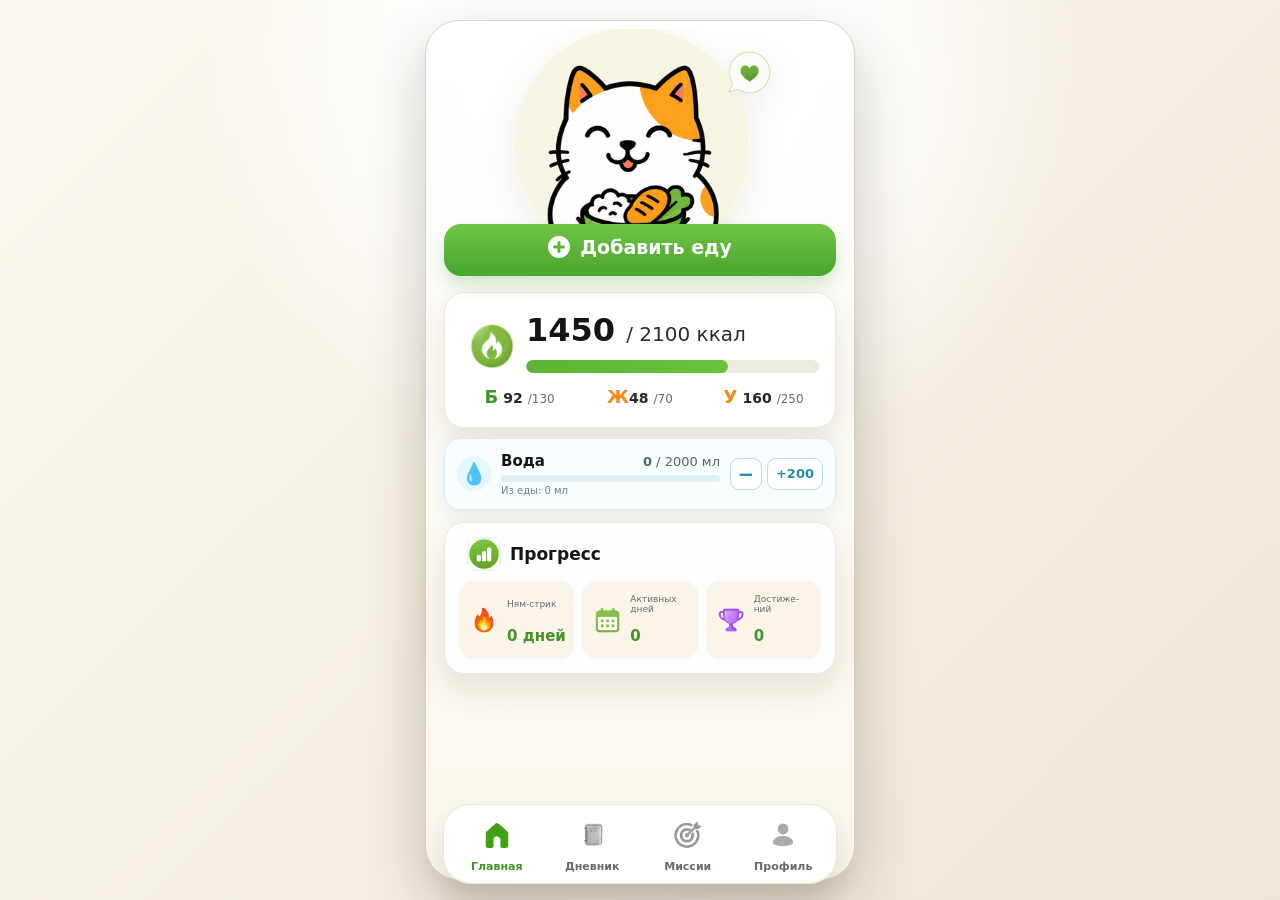
==== commit 93e128c1: "Add VK ID login to web app" ====
--- a/public/nyammetr-live.html
+++ b/public/nyammetr-live.html
@@ -267,11 +267,16 @@
         <img src="./assets/cat-food.png" alt="" />
         <div>
           <small>Нямметр в браузере</small>
-          <h1 id="web-auth-title">Войди через Telegram</h1>
-          <p>Твой дневник, цели и прогресс сразу появятся здесь. Ничего переносить не нужно.</p>
+          <h1 id="web-auth-title">Войди удобным способом</h1>
+          <p>Твой дневник, цели и прогресс сохранятся в одном месте.</p>
         </div>
         <div class="telegram-login-slot" data-telegram-login-slot></div>
-        <small class="web-auth-note" data-web-auth-note>Используем Telegram только для безопасного входа.</small>
+        <div class="web-auth-divider" aria-hidden="true"><span>или</span></div>
+        <a class="vk-login-button" data-vk-login href="/web/auth/vk/start" hidden>
+          <span aria-hidden="true">VK</span>
+          Войти через VK ID
+        </a>
+        <small class="web-auth-note" data-web-auth-note>Используем данные только для безопасного входа.</small>
       </section>
     </div>
 
@@ -445,6 +450,7 @@
 const webAuth = document.querySelector("[data-web-auth]");
 const webAuthNote = document.querySelector("[data-web-auth-note]");
 const telegramLoginSlot = document.querySelector("[data-telegram-login-slot]");
+const vkLogin = document.querySelector("[data-vk-login]");
 const webLogout = document.querySelector("[data-web-logout]");
 const reminderMenuSummary = document.querySelector("[data-reminder-menu-summary]");
 const profilePopupTriggers = document.querySelectorAll("[data-profile-popup-open]");
@@ -462,6 +468,7 @@
 let profileGoal = "support";
 let profileSex = "male";
 const telegramBotUsername = "__BOT_USERNAME__";
+const vkidEnabled = __VKID_ENABLED__;
 const isWebVersion = /^\/web(?:\/|$)/.test(window.location.pathname);
 let telegramLoginMounted = false;
 const profileStoreKey = "nyammetr-profile";
@@ -1244,10 +1251,15 @@
   if (!isWebVersion || !webAuth) return;
   webAuth.hidden = false;
   document.body.classList.add("web-auth-open");
-  if (new URLSearchParams(window.location.search).get("auth") === "failed") {
+  const authError = new URLSearchParams(window.location.search).get("auth");
+  if (authError === "failed" || authError === "vk_failed") {
     webAuthNote.textContent = "Не получилось подтвердить вход. Попробуй ещё раз.";
     window.history.replaceState({}, "", "/web");
-  }
+  } else if (authError === "vk_unavailable") {
+    webAuthNote.textContent = "Вход через VK ID пока не настроен.";
+    window.history.replaceState({}, "", "/web");
+  }
+  if (vkLogin) vkLogin.hidden = !vkidEnabled;
   mountTelegramLogin();
 }
 
--- a/public/styles.css
+++ b/public/styles.css
@@ -2373,6 +2373,47 @@
   place-items: center;
 }
 
+.web-auth-divider {
+  width: 100%;
+  display: flex;
+  align-items: center;
+  gap: 10px;
+  color: var(--muted);
+  font-size: 11px;
+}
+
+.web-auth-divider::before,
+.web-auth-divider::after {
+  content: "";
+  height: 1px;
+  flex: 1;
+  background: var(--line);
+}
+
+.vk-login-button {
+  width: min(100%, 260px);
+  min-height: 44px;
+  display: flex;
+  align-items: center;
+  justify-content: center;
+  gap: 10px;
+  border-radius: 12px;
+  background: #07f;
+  color: #fff;
+  font-size: 14px;
+  font-weight: 800;
+  text-decoration: none;
+}
+
+.vk-login-button[hidden] {
+  display: none;
+}
+
+.vk-login-button span {
+  font-size: 16px;
+  font-weight: 900;
+}
+
 .web-auth-note {
   color: var(--muted);
   font-size: 11px;
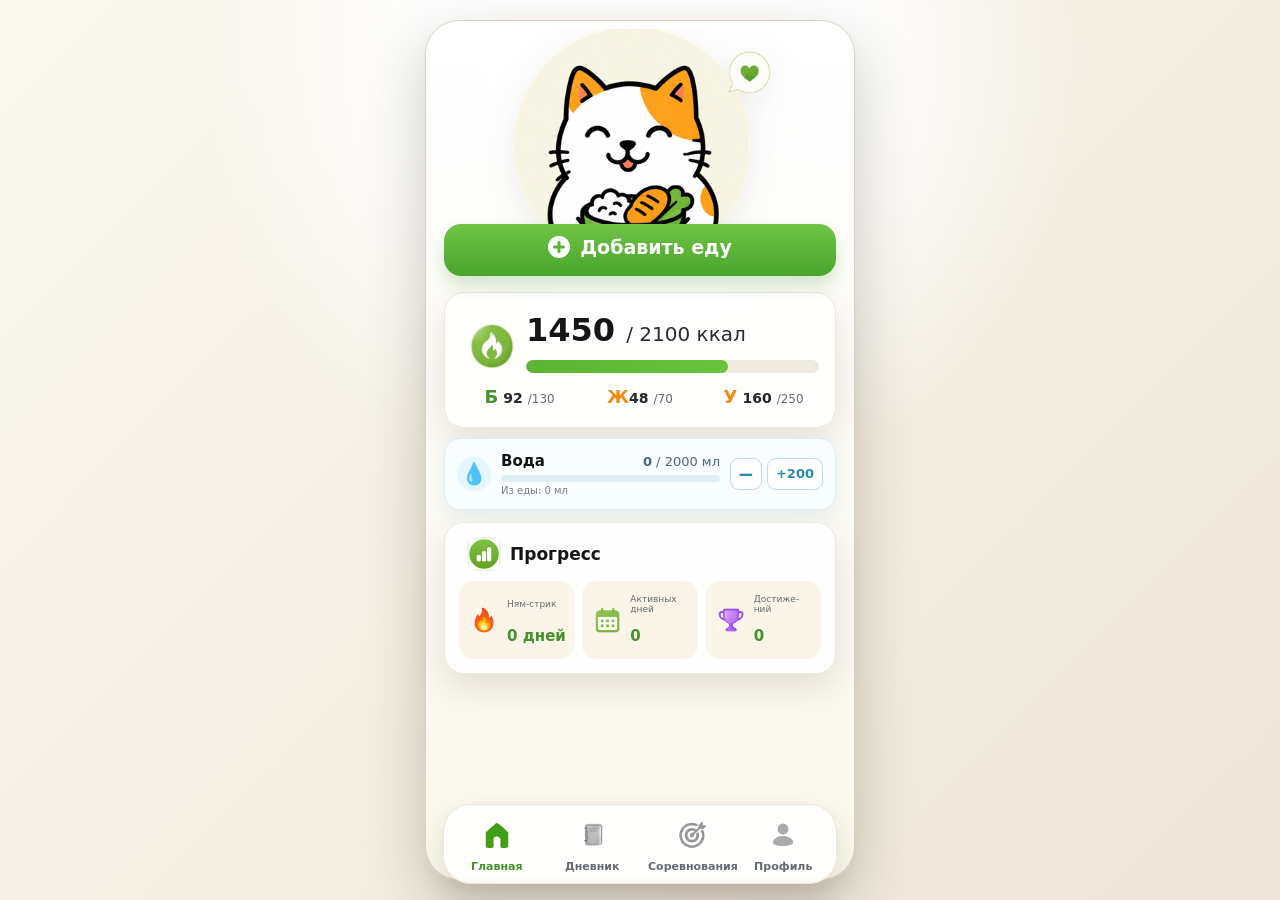
==== commit 809c5c42: "Rename mini app missions to competitions" ====
--- a/public/nyammetr-live.html
+++ b/public/nyammetr-live.html
@@ -4,9 +4,11 @@
     <meta charset="UTF-8" />
     <meta name="viewport" content="width=device-width, initial-scale=1.0" />
     <title>Нямметр</title>
+    <link rel="icon" type="image/png" href="./assets/cat-food.png" />
+    <link rel="apple-touch-icon" href="./assets/cat-food.png" />
     <script src="https://telegram.org/js/telegram-web-app.js"></script>
     <link rel="preload" as="image" href="./assets/cat-food.png" />
-    <link rel="stylesheet" href="./styles.css?v=nyam-106a" />
+    <link rel="stylesheet" href="./styles.css?v=nyam-131" />
   </head>
   <body>
     <main class="phone-shell" aria-label="Нямметр mini app">
@@ -136,6 +138,60 @@
       </section>
 
       <section class="screen" data-screen="missions">
+        <div class="missions-view-switch" aria-label="Раздел соревнований">
+          <button class="active" type="button" data-missions-view="league">Лига недели</button>
+          <button type="button" data-missions-view="daily">Соревнования</button>
+        </div>
+        <article class="competition-launch-card" data-competition-launch hidden>
+          <span aria-hidden="true">🏁</span>
+          <div>
+            <strong>Лига недели стартует в среду</strong>
+            <small data-competition-launch-text>Первый тур начнётся совсем скоро.</small>
+          </div>
+        </article>
+        <article class="competition-hero" data-competition-hero>
+          <div class="competition-trophy"><img loading="lazy" src="./assets/cat-medal-large.png" alt="Котик Нямметра" /></div>
+          <div>
+            <small data-competition-tier>Бронзовая лига</small>
+            <h2>Лига недели</h2>
+            <p data-competition-time>Собираем участников</p>
+          </div>
+          <div class="competition-personal-score">
+            <span>Твоё место</span>
+            <strong data-competition-rank>—</strong>
+            <small><b data-competition-score>0</b> очков</small>
+          </div>
+        </article>
+        <article class="competition-rules" data-competition-rules role="button" tabindex="0" aria-expanded="false">
+          <div><span aria-hidden="true">🏆</span><strong>Как работает Лига недели</strong></div>
+          <span class="competition-rules-toggle" aria-hidden="true">⌄</span>
+          <p data-competition-rules-description hidden>
+            Лига длится со среды по вторник. Участники объединяются по цели, а задания меняются каждый день. Топ‑3 переходят в следующую лигу. При равенстве очков выше тот, у кого больше записей еды.
+          </p>
+        </article>
+        <article class="competition-goal-cta" data-competition-goal-cta hidden>
+          <span aria-hidden="true">🎯</span>
+          <div><strong>Настрой цель, чтобы участвовать</strong><small>Нямметр подберёт твою норму и добавит в Лигу недели.</small></div>
+          <button type="button" data-competition-goal>Настроить</button>
+        </article>
+        <article class="competition-today-card" data-competition-today>
+          <div class="competition-section-heading"><div><span aria-hidden="true">⚡</span><strong>Сегодня можно заработать</strong></div><b><span data-competition-today-score>0</span>/140</b></div>
+          <div class="competition-tasks" data-competition-tasks></div>
+          <small class="competition-streak-bonus" data-competition-streak-bonus hidden></small>
+        </article>
+        <section class="competition-leaderboard" data-competition-leaderboard>
+          <div class="competition-section-heading"><h2>Таблица лидеров</h2><small data-competition-participants-count>0 участников</small></div>
+          <div data-competition-participants></div>
+        </section>
+        <article class="competition-last-result" data-competition-last-result hidden></article>
+        <button class="primary-action lower" type="button" data-competition-add><span class="action-plus" aria-hidden="true">+</span><span class="action-label">Записать еду</span></button>
+      </section>
+
+      <section class="screen" data-screen="legacy-missions">
+        <div class="missions-view-switch" aria-label="Раздел соревнований">
+          <button type="button" data-missions-view="league">Лига недели</button>
+          <button class="active" type="button" data-missions-view="daily">Соревнования</button>
+        </div>
         <div class="party missions-hero">
           <span>✦</span><span>✶</span><span>✦</span><span>✶</span>
           <img loading="lazy" class="mission-cat-art" src="./assets/cat-medal-large.png?v=2" alt="" />
@@ -161,9 +217,9 @@
         <article class="mission-card" data-mission-card role="button" tabindex="0" aria-expanded="false">
           <span class="mission-icon"><img loading="lazy" src="./assets/mission-target.png" alt="" /></span>
           <div>
-            <strong>Миссия дня:</strong>
-            <small data-mission-title>Загружаю миссию</small>
-            <p data-mission-description hidden>Нажми, чтобы посмотреть подробности миссии.</p>
+            <strong>Соревнование дня:</strong>
+            <small data-mission-title>Загружаю соревнование</small>
+            <p data-mission-description hidden>Нажми, чтобы посмотреть подробности соревнования.</p>
             <div class="progress-line"><span data-mission-progress-bar style="width: 0%"></span></div>
           </div>
           <b data-mission-progress-value>0/1</b>
@@ -181,7 +237,7 @@
 
         <div class="achievements-title">
           <h2>Достижения</h2>
-          <small data-achievements-summary>Собрано 0 из 17</small>
+          <small data-achievements-summary>Собрано 0 из 18</small>
         </div>
         <div class="achievement-pager" aria-label="Листать достижения">
           <button type="button" data-achievements-prev aria-label="Предыдущие достижения">‹</button>
@@ -206,6 +262,7 @@
           <span data-achievement-key="referral_one"><b><img loading="lazy" src="./assets/achievement-referral-one-friend-mascot.png" alt="" /></b><small>Позвал к столу</small></span>
           <span data-achievement-key="referral_five"><b><img loading="lazy" src="./assets/achievement-referral-five-friends-mascot.png" alt="" /></b><small>Ням-компания</small></span>
           <span data-achievement-key="referral_ten"><b><img loading="lazy" src="./assets/achievement-referral-ten-friends-mascot.png" alt="" /></b><small>Большой стол</small></span>
+          <span data-achievement-key="league_podium"><b><img loading="lazy" src="./assets/achievement-league-podium.png" alt="" /></b><small>Кубок лиги</small></span>
         </div>
 
         <button class="primary-action lower" type="button" data-missions-add>
@@ -257,7 +314,7 @@
       <nav class="tabbar" aria-label="Разделы">
         <button class="active" type="button" data-tab="home"><img class="tab-icon" src="./assets/tab-home.png" alt="" />Главная</button>
         <button type="button" data-tab="diary"><img class="tab-icon" src="./assets/tab-diary.png" alt="" />Дневник</button>
-        <button type="button" data-tab="missions"><img class="tab-icon" src="./assets/tab-missions.png" alt="" />Миссии</button>
+        <button type="button" data-tab="missions"><img class="tab-icon" src="./assets/tab-missions.png" alt="" />Соревнования</button>
         <button type="button" data-tab="profile"><img class="tab-icon" src="./assets/tab-profile.png" alt="" />Профиль</button>
       </nav>
     </main>
@@ -270,13 +327,37 @@
           <h1 id="web-auth-title">Войди удобным способом</h1>
           <p>Твой дневник, цели и прогресс сохранятся в одном месте.</p>
         </div>
-        <div class="telegram-login-slot" data-telegram-login-slot></div>
-        <div class="web-auth-divider" aria-hidden="true"><span>или</span></div>
-        <a class="vk-login-button" data-vk-login href="/web/auth/vk/start" hidden>
-          <span aria-hidden="true">VK</span>
-          Войти через VK ID
-        </a>
+        <div class="web-auth-providers" data-auth-providers>
+          <div class="telegram-login-slot" data-telegram-login-slot></div>
+          <a class="vk-login-button" data-vk-login href="/web/auth/vk/start" hidden>
+            Войти через VK
+          </a>
+        </div>
+        <div class="web-auth-divider" data-auth-divider aria-hidden="true"><span>или</span></div>
+        <form class="email-auth-form" data-email-auth-form>
+          <label><span>Email</span><input type="email" name="email" autocomplete="email" placeholder="name@example.com" required /></label>
+          <label><span>Пароль</span><input type="password" name="password" autocomplete="current-password" placeholder="Минимум 8 символов" minlength="8" maxlength="128" required /></label>
+          <button class="email-forgot-button" type="button" data-password-reset-open>Забыли пароль?</button>
+          <div class="email-auth-actions">
+            <button type="submit" data-email-auth-action="login">Войти</button>
+            <button type="submit" data-email-auth-action="register">Создать аккаунт</button>
+          </div>
+          <small data-email-auth-status></small>
+        </form>
+        <form class="email-auth-form password-reset-form" data-password-reset-request-form hidden>
+          <label><span>Email</span><input type="email" name="email" autocomplete="email" placeholder="name@example.com" required /></label>
+          <button class="email-primary-button" type="submit">Отправить ссылку</button>
+          <button class="email-back-button" type="button" data-password-reset-back>Вернуться ко входу</button>
+          <small data-password-reset-request-status></small>
+        </form>
+        <form class="email-auth-form password-reset-form" data-password-reset-confirm-form hidden>
+          <label><span>Новый пароль</span><input type="password" name="password" autocomplete="new-password" placeholder="Минимум 8 символов" minlength="8" maxlength="128" required /></label>
+          <label><span>Повтори пароль</span><input type="password" name="password_confirm" autocomplete="new-password" placeholder="Еще раз" minlength="8" maxlength="128" required /></label>
+          <button class="email-primary-button" type="submit">Сохранить новый пароль</button>
+          <small data-password-reset-confirm-status></small>
+        </form>
         <small class="web-auth-note" data-web-auth-note>Используем данные только для безопасного входа.</small>
+        <a class="web-auth-privacy" href="/privacy" target="_blank" rel="noopener noreferrer">Политика обработки персональных данных</a>
       </section>
     </div>
 
@@ -451,6 +532,18 @@
 const webAuthNote = document.querySelector("[data-web-auth-note]");
 const telegramLoginSlot = document.querySelector("[data-telegram-login-slot]");
 const vkLogin = document.querySelector("[data-vk-login]");
+const authProviders = document.querySelector("[data-auth-providers]");
+const authDivider = document.querySelector("[data-auth-divider]");
+const emailAuthForm = document.querySelector("[data-email-auth-form]");
+const emailAuthStatus = document.querySelector("[data-email-auth-status]");
+const passwordResetOpen = document.querySelector("[data-password-reset-open]");
+const passwordResetBack = document.querySelector("[data-password-reset-back]");
+const passwordResetRequestForm = document.querySelector("[data-password-reset-request-form]");
+const passwordResetRequestStatus = document.querySelector("[data-password-reset-request-status]");
+const passwordResetConfirmForm = document.querySelector("[data-password-reset-confirm-form]");
+const passwordResetConfirmStatus = document.querySelector("[data-password-reset-confirm-status]");
+const webAuthTitle = document.querySelector("#web-auth-title");
+const webAuthDescription = webAuthTitle?.parentElement?.querySelector("p");
 const webLogout = document.querySelector("[data-web-logout]");
 const reminderMenuSummary = document.querySelector("[data-reminder-menu-summary]");
 const profilePopupTriggers = document.querySelectorAll("[data-profile-popup-open]");
@@ -554,6 +647,7 @@
   "referral_one",
   "referral_five",
   "referral_ten",
+  "league_podium",
 ];
 
 const achievementDetails = {
@@ -625,6 +719,10 @@
     title: "Большой стол",
     description: "Десять друзей присоединились к Нямметру по твоему приглашению.",
   },
+  league_podium: {
+    title: "Кубок лиги",
+    description: "Ты занял место в тройке лидеров Лиги недели.",
+  },
 };
 
 let today = startOfDay(new Date());
@@ -988,7 +1086,7 @@
   });
 
   tabs.forEach((tab) => {
-    tab.classList.toggle("active", tab.dataset.tab === name);
+    tab.classList.toggle("active", tab.dataset.tab === (name === "legacy-missions" ? "missions" : name));
   });
 }
 
@@ -1239,7 +1337,7 @@
   script.async = true;
   script.src = "https://telegram.org/js/telegram-widget.js?22";
   script.dataset.telegramLogin = telegramBotUsername;
-  script.dataset.size = "large";
+  script.dataset.size = "medium";
   script.dataset.radius = "12";
   script.dataset.userpic = "false";
   script.dataset.requestAccess = "write";
@@ -1261,6 +1359,9 @@
   }
   if (vkLogin) vkLogin.hidden = !vkidEnabled;
   mountTelegramLogin();
+  if (new URLSearchParams(window.location.search).get("reset_token")) {
+    setEmailAuthMode("confirm");
+  }
 }
 
 function hideWebLogin() {
@@ -1268,6 +1369,137 @@
   webAuth.hidden = true;
   document.body.classList.remove("web-auth-open");
 }
+
+function setEmailAuthMode(mode) {
+  const isLogin = mode === "login";
+  const isRequest = mode === "request";
+  authProviders.hidden = !isLogin;
+  authDivider.hidden = !isLogin;
+  emailAuthForm.hidden = !isLogin;
+  passwordResetRequestForm.hidden = !isRequest;
+  passwordResetConfirmForm.hidden = mode !== "confirm";
+  if (isLogin) {
+    webAuthTitle.textContent = "Войди удобным способом";
+    webAuthDescription.textContent = "Твой дневник, цели и прогресс сохранятся в одном месте.";
+  } else if (isRequest) {
+    webAuthTitle.textContent = "Восстановить пароль";
+    webAuthDescription.textContent = "Укажи email — отправим одноразовую ссылку на 30 минут.";
+  } else {
+    webAuthTitle.textContent = "Новый пароль";
+    webAuthDescription.textContent = "Придумай новый пароль для входа в Нямметр.";
+  }
+}
+
+passwordResetOpen?.addEventListener("click", () => setEmailAuthMode("request"));
+passwordResetBack?.addEventListener("click", () => setEmailAuthMode("login"));
+
+passwordResetRequestForm?.addEventListener("submit", async (event) => {
+  event.preventDefault();
+  const button = passwordResetRequestForm.querySelector("button[type='submit']");
+  const formData = new FormData(passwordResetRequestForm);
+  button.disabled = true;
+  passwordResetRequestStatus.dataset.success = "";
+  passwordResetRequestStatus.textContent = "Отправляю...";
+  try {
+    const response = await fetch("/api/web/email/password-reset/request", {
+      method: "POST",
+      credentials: "same-origin",
+      headers: { "Content-Type": "application/json" },
+      body: JSON.stringify({ email: String(formData.get("email") || "") }),
+    });
+    const payload = await response.json().catch(() => ({}));
+    if (!response.ok) throw new Error(payload.error || "request_failed");
+    passwordResetRequestStatus.dataset.success = "true";
+    passwordResetRequestStatus.textContent = "Если такой аккаунт есть, ссылка уже отправлена. Проверь почту и папку «Спам».";
+  } catch (error) {
+    const message = error.message === "invalid_email"
+      ? "Проверь адрес email."
+      : error.message === "too_many_attempts"
+        ? "Слишком много попыток. Попробуй позже."
+        : "Не получилось отправить ссылку. Попробуй еще раз.";
+    passwordResetRequestStatus.textContent = message;
+  } finally {
+    button.disabled = false;
+  }
+});
+
+passwordResetConfirmForm?.addEventListener("submit", async (event) => {
+  event.preventDefault();
+  const button = passwordResetConfirmForm.querySelector("button[type='submit']");
+  const formData = new FormData(passwordResetConfirmForm);
+  const password = String(formData.get("password") || "");
+  const passwordConfirm = String(formData.get("password_confirm") || "");
+  passwordResetConfirmStatus.dataset.success = "";
+  if (password !== passwordConfirm) {
+    passwordResetConfirmStatus.textContent = "Пароли не совпадают.";
+    return;
+  }
+  button.disabled = true;
+  passwordResetConfirmStatus.textContent = "Сохраняю...";
+  try {
+    const response = await fetch("/api/web/email/password-reset/confirm", {
+      method: "POST",
+      credentials: "same-origin",
+      headers: { "Content-Type": "application/json" },
+      body: JSON.stringify({
+        token: new URLSearchParams(window.location.search).get("reset_token") || "",
+        password,
+      }),
+    });
+    const payload = await response.json().catch(() => ({}));
+    if (!response.ok) throw new Error(payload.error || "request_failed");
+    window.history.replaceState({}, "", "/web");
+    setEmailAuthMode("login");
+    emailAuthStatus.dataset.success = "true";
+    emailAuthStatus.textContent = "Пароль изменен. Теперь можно войти.";
+  } catch (error) {
+    const messages = {
+      password_too_short: "Пароль должен содержать минимум 8 символов.",
+      password_too_long: "Пароль слишком длинный.",
+      invalid_reset_token: "Ссылка устарела или уже использована. Запроси новую.",
+      too_many_attempts: "Слишком много попыток. Попробуй позже.",
+    };
+    passwordResetConfirmStatus.textContent = messages[error.message] || "Не получилось изменить пароль.";
+  } finally {
+    button.disabled = false;
+  }
+});
+
+emailAuthForm?.addEventListener("submit", async (event) => {
+  event.preventDefault();
+  const submitter = event.submitter;
+  const action = submitter?.dataset.emailAuthAction || "login";
+  const formData = new FormData(emailAuthForm);
+  const buttons = emailAuthForm.querySelectorAll("button");
+  buttons.forEach((button) => { button.disabled = true; });
+  emailAuthStatus.textContent = action === "register" ? "Создаю аккаунт..." : "Вхожу...";
+  try {
+    const response = await fetch(`/api/web/email/${action}`, {
+      method: "POST",
+      credentials: "same-origin",
+      headers: { "Content-Type": "application/json" },
+      body: JSON.stringify({
+        email: String(formData.get("email") || ""),
+        password: String(formData.get("password") || ""),
+      }),
+    });
+    const payload = await response.json().catch(() => ({}));
+    if (!response.ok) throw new Error(payload.error || "request_failed");
+    window.location.replace("/web");
+  } catch (error) {
+    const messages = {
+      invalid_email: "Проверь адрес email.",
+      password_too_short: "Пароль должен содержать минимум 8 символов.",
+      password_too_long: "Пароль слишком длинный.",
+      email_exists: "Аккаунт с таким email уже существует.",
+      invalid_credentials: "Неверный email или пароль.",
+      too_many_attempts: "Слишком много попыток. Попробуй позже.",
+    };
+    emailAuthStatus.textContent = messages[error.message] || "Не получилось выполнить вход. Попробуй ещё раз.";
+  } finally {
+    buttons.forEach((button) => { button.disabled = false; });
+  }
+});
 
 function fileToDataUrl(file) {
   return new Promise((resolve, reject) => {
@@ -1645,6 +1877,88 @@
   });
 }
 
+function renderCompetition(state = {}) {
+  const eligible = Boolean(state.eligible);
+  const waiting = state.reason === "not_started";
+  const competition = state.competition || {};
+  const breakdown = state.today_score_breakdown || {};
+  const hero = document.querySelector("[data-competition-hero]");
+  const launchCard = document.querySelector("[data-competition-launch]");
+  const goalCta = document.querySelector("[data-competition-goal-cta]");
+  const todayCard = document.querySelector("[data-competition-today]");
+  const leaderboard = document.querySelector("[data-competition-leaderboard]");
+  const lastResult = document.querySelector("[data-competition-last-result]");
+
+  if (hero) {
+    hero.hidden = !eligible;
+    hero.dataset.leagueTier = competition.league_tier || "bronze";
+  }
+  if (launchCard) {
+    launchCard.hidden = !waiting;
+    const launchText = launchCard.querySelector("[data-competition-launch-text]");
+    if (launchText && state.launch_date) {
+      const launchDate = new Intl.DateTimeFormat("ru-RU", { day: "numeric", month: "long" })
+        .format(fromInputDate(state.launch_date));
+      launchText.textContent = `Первый тур начнётся ${launchDate}. До старта очки не учитываются.`;
+    }
+  }
+  if (goalCta) goalCta.hidden = eligible || waiting;
+  if (todayCard) todayCard.hidden = !eligible;
+  if (leaderboard) leaderboard.hidden = !eligible;
+
+  if (eligible) {
+    const leagueTitles = { bronze: "Бронзовая лига", silver: "Серебряная лига", gold: "Золотая лига" };
+    document.querySelectorAll("[data-competition-tier]").forEach((node) => {
+      node.textContent = leagueTitles[competition.league_tier] || "Лига недели";
+    });
+    document.querySelectorAll("[data-competition-time]").forEach((node) => {
+      const days = Math.max(0, roundValue(competition.days_left));
+      const hint = roundValue(state.points_to_top_three);
+      node.textContent = hint > 0 ? `До топ-3: ${hint} очк.` : (days === 0 ? "Финиш сегодня" : `До конца: ${days} дн.`);
+    });
+    document.querySelectorAll("[data-competition-rank]").forEach((node) => {
+      node.textContent = state.current_user_rank ? `#${state.current_user_rank}` : "—";
+    });
+    document.querySelectorAll("[data-competition-score]").forEach((node) => {
+      node.textContent = roundValue(state.current_user_score);
+    });
+    const todayTasks = Array.isArray(state.today_tasks) ? state.today_tasks : [];
+    const todayScore = todayTasks.reduce((total, task) => total + roundValue(task.score), 0);
+    document.querySelectorAll("[data-competition-today-score]").forEach((node) => { node.textContent = todayScore; });
+    document.querySelectorAll("[data-competition-tasks]").forEach((container) => {
+      container.innerHTML = todayTasks.map((task) => {
+        const points = roundValue(task.points);
+        const done = roundValue(task.score) >= points;
+        return `<span class="${done ? "completed" : ""}" data-competition-task data-competition-task-help="${escapeHtml(task.description || "")}" role="button" tabindex="0" aria-expanded="false"><b>${escapeHtml(task.title || "Задание")}</b><small>${done ? "✅" : "⏳"} +${points}</small><em hidden></em></span>`;
+      }).join("");
+    });
+    document.querySelectorAll("[data-competition-streak-bonus]").forEach((node) => {
+      const bonus = roundValue(breakdown.streak);
+      node.hidden = bonus <= 0;
+      node.textContent = `🔥 Бонус за серию: +${bonus}`;
+    });
+    const participants = Array.isArray(state.participants) ? state.participants : [];
+    document.querySelectorAll("[data-competition-participants-count]").forEach((node) => { node.textContent = `${participants.length} участников`; });
+    document.querySelectorAll("[data-competition-participants]").forEach((node) => {
+      node.innerHTML = participants.map((participant) => {
+        const rank = roundValue(participant.rank);
+        const badge = ({ 1: "🥇", 2: "🥈", 3: "🥉" })[rank] || String(rank);
+        return `<article class="competition-row${participant.is_current_user ? " current-user" : ""}"><span class="competition-rank">${badge}</span><b>${escapeHtml(participant.name || "Участник")}</b><strong>${roundValue(participant.score)} очков</strong></article>`;
+      }).join("") || '<div class="competition-empty">Таблица появится, когда в лиге будут участники.</div>';
+    });
+  }
+
+  const previous = state.last_competition;
+  if (lastResult) {
+    lastResult.hidden = !previous?.final_rank;
+    if (previous?.final_rank) {
+      const tierTitles = { bronze: "Бронзовой", silver: "Серебряной", gold: "Золотой" };
+      const promotion = previous.promoted ? `<br><b>🏆 Топ-3: новая неделя в ${tierTitles[previous.next_league_tier] || "следующей"} лиге</b>` : "";
+      lastResult.innerHTML = `<strong>Прошлый результат</strong><br>${roundValue(previous.score)} очков.${promotion}`;
+    }
+  }
+}
+
 function applyServerState(data) {
   window.__nyammetrDebug = data.debug || null;
   activeEntryDates = new Set(data.calendar?.active_dates || []);
@@ -1657,6 +1971,7 @@
   const mission = data.mission || {};
   const referral = data.referral || {};
   const water = data.water || {};
+  renderCompetition(data.competition || {});
   renderPersonalFoods(data.food_suggestions || []);
   const unlockedAchievements = new Set((data.achievements || []).map((item) => item.key));
   const calories = roundValue(totals.calories);
@@ -1779,10 +2094,10 @@
 
   const missionState = missionProgress(data);
   document.querySelectorAll("[data-mission-title]").forEach((node) => {
-    node.textContent = missionTitles[mission.key] || mission.progress_text || "Миссия дня";
+    node.textContent = missionTitles[mission.key] || mission.progress_text || "Соревнование дня";
   });
   document.querySelectorAll("[data-mission-description]").forEach((node) => {
-    node.textContent = missionDescriptions[mission.key] || mission.progress_text || "Выполни действие миссии дня.";
+    node.textContent = missionDescriptions[mission.key] || mission.progress_text || "Выполни действие соревнования дня.";
   });
   document.querySelectorAll("[data-mission-progress-value]").forEach((node) => {
     node.textContent = mission.is_completed ? "✓" : missionState.label;
@@ -2156,6 +2471,53 @@
   event.currentTarget.click();
 });
 
+document.querySelectorAll("[data-missions-view]").forEach((button) => {
+  button.addEventListener("click", () => {
+    showScreen(button.dataset.missionsView === "daily" ? "legacy-missions" : "missions");
+  });
+});
+
+function toggleCompetitionRules() {
+  const card = document.querySelector("[data-competition-rules]");
+  const description = document.querySelector("[data-competition-rules-description]");
+  if (!card || !description) return;
+  const isOpen = card.getAttribute("aria-expanded") === "true";
+  card.setAttribute("aria-expanded", String(!isOpen));
+  description.hidden = isOpen;
+}
+
+document.querySelector("[data-competition-rules]")?.addEventListener("click", toggleCompetitionRules);
+document.querySelector("[data-competition-rules]")?.addEventListener("keydown", (event) => {
+  if (event.key !== "Enter" && event.key !== " ") return;
+  event.preventDefault();
+  toggleCompetitionRules();
+});
+
+function toggleCompetitionTask(task) {
+  const help = task.querySelector("em");
+  if (!help) return;
+  const open = task.getAttribute("aria-expanded") !== "true";
+  task.setAttribute("aria-expanded", String(open));
+  task.classList.toggle("open", open);
+  help.hidden = !open;
+  if (open) help.textContent = task.dataset.competitionTaskHelp || "";
+}
+
+document.addEventListener("click", (event) => {
+  const task = event.target.closest("[data-competition-task]");
+  if (task) toggleCompetitionTask(task);
+});
+document.addEventListener("keydown", (event) => {
+  if (event.key !== "Enter" && event.key !== " ") return;
+  const task = event.target.closest?.("[data-competition-task]");
+  if (!task) return;
+  event.preventDefault();
+  toggleCompetitionTask(task);
+});
+
+document.querySelector("[data-competition-goal]")?.addEventListener("click", () => showScreen("profile"));
+document.querySelector("[data-competition-add]")?.addEventListener("click", openAddFoodFromMissions);
+
 async function shareReferral() {
   if (!referralInviteUrl) {
     showToast("Ссылка пока не загрузилась. Открой экран еще раз.");
--- a/public/styles.css
+++ b/public/styles.css
@@ -64,6 +64,10 @@
   animation: rise 0.22s ease-out;
 }
 
+.screen[data-screen="missions"] {
+  padding-top: max(12px, env(safe-area-inset-top, 0px));
+}
+
 @keyframes rise {
   from {
     opacity: 0;
@@ -1701,10 +1705,490 @@
   height: 215px;
 }
 
+.screen[data-screen="legacy-missions"] .missions-hero {
+  margin-top: 0;
+}
+
+.screen[data-screen="legacy-missions"] .missions-view-switch {
+  position: relative;
+  z-index: 3;
+  transform: translateY(14px);
+}
+
 .missions-hero .mission-cat-art {
   width: 315px;
   height: 260px;
   transform: translateY(-18px);
+}
+
+.competition-hero {
+  min-height: 142px;
+  display: grid;
+  grid-template-columns: 62px minmax(0, 1fr) auto;
+  align-items: center;
+  gap: 10px;
+  padding: 16px;
+  border: 1px solid var(--line);
+  border-radius: 20px;
+  background: #fffdf9;
+  box-shadow: var(--shadow);
+}
+
+.competition-hero[data-league-tier="bronze"] {
+  border-color: #e6cfae;
+  background: #fdf7ee;
+}
+
+.competition-hero[data-league-tier="silver"] {
+  border-color: #d9dfdf;
+  background: #f7f9f9;
+}
+
+.competition-hero[data-league-tier="gold"] {
+  border-color: #eadb9e;
+  background: #fffbed;
+}
+
+.competition-trophy {
+  width: 58px;
+  height: 58px;
+  display: grid;
+  place-items: center;
+  overflow: hidden;
+  border-radius: 18px;
+  background: var(--soft);
+}
+
+.competition-hero[data-league-tier="bronze"] .competition-trophy { background: #f7e9d7; }
+.competition-hero[data-league-tier="silver"] .competition-trophy { background: #edf1f1; }
+.competition-hero[data-league-tier="gold"] .competition-trophy { background: #fbf1cf; }
+
+.competition-trophy img {
+  width: 72px;
+  height: 72px;
+  object-fit: cover;
+  object-position: center;
+}
+
+.competition-hero h2,
+.competition-leaderboard h2 {
+  margin: 2px 0 4px;
+  font-size: 21px;
+}
+
+.competition-hero p,
+.competition-hero small {
+  margin: 0;
+  color: var(--muted);
+  font-size: 12px;
+}
+
+.competition-hero > div:nth-child(2) > small {
+  color: var(--green-dark);
+  font-weight: 800;
+}
+
+.competition-personal-score {
+  display: grid;
+  justify-items: end;
+  gap: 1px;
+  text-align: right;
+}
+
+.competition-personal-score span {
+  color: var(--muted);
+  font-size: 10px;
+}
+
+.competition-personal-score strong {
+  color: var(--green-dark);
+  font-size: 34px;
+  line-height: 1;
+}
+
+.competition-personal-score small {
+  color: var(--ink);
+  white-space: nowrap;
+}
+
+.competition-personal-score b {
+  color: var(--green-dark);
+}
+
+.competition-goal-cta {
+  min-height: 100px;
+  display: grid;
+  grid-template-columns: 40px minmax(0, 1fr);
+  align-items: center;
+  gap: 10px;
+  margin-top: 12px;
+  padding: 14px;
+  border: 1px solid var(--line);
+  border-radius: 18px;
+  background: rgba(255, 255, 255, 0.92);
+}
+
+.competition-hero[hidden],
+.competition-launch-card[hidden],
+.competition-goal-cta[hidden],
+.competition-today-card[hidden],
+.competition-leaderboard[hidden],
+.competition-last-result[hidden] {
+  display: none !important;
+}
+
+.competition-launch-card {
+  min-height: 92px;
+  display: grid;
+  grid-template-columns: 42px minmax(0, 1fr);
+  align-items: center;
+  gap: 10px;
+  padding: 14px;
+  border: 1px solid #dfd8b8;
+  border-radius: 18px;
+  background: #fffbed;
+}
+
+.competition-launch-card > span { font-size: 29px; }
+
+.competition-launch-card strong,
+.competition-launch-card small { display: block; }
+
+.competition-launch-card strong { font-size: 15px; }
+
+.competition-launch-card small {
+  margin-top: 4px;
+  color: #6f6b59;
+  font-size: 12px;
+  line-height: 1.35;
+}
+
+.competition-rules {
+  display: grid;
+  grid-template-columns: minmax(0, 1fr) auto;
+  gap: 8px;
+  margin-top: 10px;
+  padding: 10px 13px;
+  border: 1px solid #e7decb;
+  border-radius: 15px;
+  background: rgba(255, 255, 255, 0.78);
+  color: var(--ink);
+  cursor: pointer;
+}
+
+.competition-rules > div {
+  display: flex;
+  align-items: center;
+  gap: 7px;
+  min-width: 0;
+}
+
+.competition-rules > div > span { font-size: 16px; }
+
+.competition-rules strong { font-size: 13px; }
+
+.competition-rules-toggle {
+  color: var(--green-dark);
+  font-size: 18px;
+  font-weight: 900;
+  line-height: 1;
+  transition: transform 0.18s ease;
+}
+
+.competition-rules[aria-expanded="true"] .competition-rules-toggle {
+  transform: rotate(180deg);
+}
+
+.competition-rules p {
+  grid-column: 1 / -1;
+  margin: 1px 0 0;
+  color: #68705b;
+  font-size: 12px;
+  font-weight: 600;
+  line-height: 1.42;
+}
+
+.competition-rules p[hidden] { display: none; }
+
+.competition-rules:focus-visible {
+  outline: 2px solid #79bd52;
+  outline-offset: 2px;
+}
+
+.competition-goal-cta > span { font-size: 30px; }
+
+.competition-goal-cta strong,
+.competition-goal-cta small { display: block; }
+
+.competition-goal-cta small {
+  margin-top: 4px;
+  color: var(--muted);
+  font-size: 12px;
+  line-height: 1.3;
+}
+
+.competition-goal-cta button {
+  grid-column: 2;
+  justify-self: start;
+  margin-top: 2px;
+  padding: 8px 12px;
+  border: 0;
+  border-radius: 10px;
+  background: var(--green);
+  color: white;
+  font-size: 12px;
+  font-weight: 800;
+}
+
+.competition-today-card {
+  margin-top: 12px;
+  padding: 14px;
+  border: 1px solid var(--line);
+  border-radius: 18px;
+  background: rgba(255, 255, 255, 0.92);
+}
+
+.competition-section-heading {
+  display: flex;
+  align-items: baseline;
+  justify-content: space-between;
+  gap: 10px;
+}
+
+.competition-section-heading > div {
+  display: flex;
+  align-items: center;
+  gap: 7px;
+}
+
+.competition-section-heading strong { font-size: 15px; }
+
+.competition-section-heading > b {
+  color: var(--green-dark);
+  font-size: 13px;
+}
+
+.competition-section-heading h2 { margin: 0; }
+
+.competition-section-heading > small {
+  color: var(--muted);
+  font-size: 11px;
+}
+
+.competition-tasks {
+  display: grid;
+  grid-template-columns: 1fr 1fr;
+  gap: 8px;
+  margin-top: 12px;
+}
+
+.competition-tasks > span {
+  min-height: 57px;
+  display: grid;
+  align-content: center;
+  gap: 3px;
+  padding: 8px 10px;
+  border-radius: 12px;
+  background: var(--soft);
+  cursor: pointer;
+  transition: background 0.18s ease, box-shadow 0.18s ease;
+}
+
+.competition-tasks b { font-size: 11px; }
+
+.competition-tasks small {
+  color: #907e63;
+  font-size: 11px;
+  font-weight: 800;
+}
+
+.competition-tasks > span.completed { background: #e8f7dd; }
+
+.competition-tasks > span.completed small { color: var(--green-dark); }
+
+.competition-tasks > span:focus-visible {
+  outline: 2px solid #79bd52;
+  outline-offset: 2px;
+}
+
+.competition-tasks > span.open {
+  grid-column: 1 / -1;
+  background: var(--paper);
+  box-shadow: inset 0 0 0 1px #e4dccb;
+}
+
+.competition-tasks > span.open.completed { background: #e8f7dd; }
+
+.competition-tasks em {
+  grid-column: 1 / -1;
+  margin-top: 3px;
+  color: #6d665a;
+  font-size: 11px;
+  font-style: normal;
+  font-weight: 500;
+  line-height: 1.35;
+}
+
+.competition-tasks em[hidden] { display: none; }
+
+.competition-streak-bonus {
+  display: block;
+  margin-top: 10px;
+  color: #e07113;
+  font-size: 12px;
+  font-weight: 800;
+}
+
+.competition-leaderboard {
+  margin-top: 20px;
+  padding: 0 2px;
+}
+
+.competition-leaderboard > div:last-child {
+  display: grid;
+  gap: 7px;
+  margin-top: 10px;
+}
+
+.competition-row {
+  min-height: 52px;
+  display: grid;
+  grid-template-columns: 30px minmax(0, 1fr) auto;
+  align-items: center;
+  gap: 10px;
+  padding: 9px 12px;
+  border: 1px solid var(--line);
+  border-radius: 14px;
+  background: rgba(255, 255, 255, 0.82);
+}
+
+.competition-row.current-user {
+  border-color: #8dcc64;
+  background: #edf8e5;
+}
+
+.competition-rank {
+  display: grid;
+  place-items: center;
+  color: #806a4b;
+  font-size: 15px;
+  font-weight: 900;
+}
+
+.competition-row b {
+  overflow: hidden;
+  text-overflow: ellipsis;
+  white-space: nowrap;
+  font-size: 14px;
+}
+
+.competition-row strong {
+  color: var(--green-dark);
+  font-size: 14px;
+  white-space: nowrap;
+}
+
+.competition-empty {
+  padding: 18px 14px;
+  border-radius: 14px;
+  background: #f7f3e9;
+  color: var(--muted);
+  font-size: 13px;
+  text-align: center;
+}
+
+.competition-last-result {
+  margin-top: 14px;
+  padding: 13px 14px;
+  border-radius: 16px;
+  background: var(--soft);
+  color: #536349;
+  font-size: 13px;
+}
+
+.competition-last-result strong { color: var(--ink); }
+
+.competition-missions-link {
+  width: 100%;
+  display: grid;
+  grid-template-columns: 42px minmax(0, 1fr) auto;
+  align-items: center;
+  gap: 11px;
+  margin-top: 14px;
+  padding: 12px 14px;
+  border: 1px solid #e4dccb;
+  border-radius: 17px;
+  background: #fff;
+  color: var(--ink);
+  text-align: left;
+}
+
+.competition-missions-link img {
+  width: 36px;
+  height: 36px;
+  object-fit: contain;
+}
+
+.competition-missions-link span { min-width: 0; }
+
+.competition-missions-link span b,
+.competition-missions-link span small { display: block; }
+
+.competition-missions-link span b { font-size: 14px; }
+
+.competition-missions-link span small {
+  margin-top: 2px;
+  color: var(--muted);
+  font-size: 11px;
+  line-height: 1.35;
+}
+
+.competition-missions-link > b {
+  color: var(--green-dark);
+  font-size: 23px;
+  line-height: 1;
+}
+
+.competition-back-link {
+  display: inline-flex;
+  align-items: center;
+  min-height: 34px;
+  margin: 2px 0 8px;
+  padding: 7px 10px;
+  border: 0;
+  border-radius: 10px;
+  background: #f5f0e3;
+  color: #4c6741;
+  font-size: 12px;
+  font-weight: 800;
+}
+
+.missions-view-switch {
+  display: grid;
+  grid-template-columns: 1fr 1fr;
+  gap: 6px;
+  margin: 2px 0 12px;
+  padding: 4px;
+  border: 1px solid var(--line);
+  border-radius: 16px;
+  background: #f7f3e9;
+}
+
+.missions-view-switch button {
+  min-height: 36px;
+  padding: 7px 10px;
+  border: 0;
+  border-radius: 11px;
+  background: transparent;
+  color: var(--muted);
+  font-size: 13px;
+  font-weight: 800;
+}
+
+.missions-view-switch button.active {
+  background: #fff;
+  color: var(--green-dark);
+  box-shadow: 0 3px 10px rgba(76, 65, 39, 0.08);
 }
 
 .profile-hero,
@@ -1815,6 +2299,33 @@
   text-align: left;
   text-decoration: none;
   cursor: pointer;
+}
+
+.home-mission-card {
+  margin-top: 12px;
+  border: 1px solid #e7e3c8;
+  border-radius: 18px;
+  box-shadow: var(--shadow);
+}
+
+.home-mission-card > div {
+  min-width: 0;
+}
+
+.home-mission-card strong,
+.home-mission-card small {
+  display: block;
+}
+
+.home-mission-card small {
+  margin-top: 2px;
+  color: var(--muted);
+  font-size: 12px;
+}
+
+.home-mission-card > b {
+  color: var(--green-dark);
+  font-size: 14px;
 }
 
 .profile-menu-button:active {
@@ -2367,10 +2878,46 @@
   font-weight: 800;
 }
 
+.web-auth-providers {
+  width: 100%;
+  display: grid;
+  grid-template-columns: repeat(2, minmax(0, 1fr));
+  gap: 10px;
+  align-items: stretch;
+}
+
 .telegram-login-slot {
-  min-height: 44px;
+  position: relative;
+  width: 100%;
+  height: 44px;
   display: grid;
   place-items: center;
+  overflow: hidden;
+  border-radius: 12px;
+  background: #54a9eb;
+}
+
+.telegram-login-slot::after {
+  content: "Войти через Telegram";
+  position: absolute;
+  inset: 0;
+  z-index: 2;
+  display: grid;
+  place-items: center;
+  border-radius: 12px;
+  background: #54a9eb;
+  color: #fff;
+  font-size: 12px;
+  font-weight: 800;
+  pointer-events: none;
+}
+
+.telegram-login-slot iframe {
+  width: 100% !important;
+  height: 44px !important;
+  display: block !important;
+  border: 0 !important;
+  border-radius: 12px !important;
 }
 
 .web-auth-divider {
@@ -2391,7 +2938,7 @@
 }
 
 .vk-login-button {
-  width: min(100%, 260px);
+  width: 100%;
   min-height: 44px;
   display: flex;
   align-items: center;
@@ -2405,6 +2952,113 @@
   text-decoration: none;
 }
 
+.email-auth-form {
+  width: 100%;
+  display: grid;
+  gap: 10px;
+  text-align: left;
+}
+
+.email-auth-form label {
+  display: grid;
+  gap: 5px;
+  color: var(--muted);
+  font-size: 11px;
+  font-weight: 700;
+}
+
+.email-auth-form input {
+  width: 100%;
+  height: 44px;
+  padding: 0 13px;
+  border: 1px solid var(--line);
+  border-radius: 12px;
+  background: #fff;
+  color: var(--ink);
+  font: inherit;
+  font-size: 14px;
+  outline: none;
+}
+
+.email-auth-form input:focus {
+  border-color: var(--green);
+  box-shadow: 0 0 0 3px rgba(88, 189, 53, 0.13);
+}
+
+.email-auth-actions {
+  display: grid;
+  grid-template-columns: 0.85fr 1.15fr;
+  gap: 8px;
+}
+
+.email-auth-actions button {
+  min-width: 0;
+  min-height: 42px;
+  border: 1px solid var(--green);
+  border-radius: 12px;
+  background: #fff;
+  color: var(--green-dark);
+  font-weight: 800;
+}
+
+.email-auth-actions button:last-child {
+  background: var(--green);
+  color: #fff;
+}
+
+.email-auth-actions button:disabled {
+  opacity: 0.6;
+}
+
+.email-auth-form > small {
+  min-height: 15px;
+  color: #c33;
+  font-size: 11px;
+  line-height: 1.35;
+  text-align: center;
+}
+
+.email-auth-form > small[data-success="true"] {
+  color: var(--green-dark);
+}
+
+.email-forgot-button,
+.email-back-button {
+  justify-self: center;
+  border: 0;
+  background: transparent;
+  color: var(--muted);
+  font-size: 12px;
+  font-weight: 700;
+  text-decoration: underline;
+  text-underline-offset: 3px;
+}
+
+.email-forgot-button {
+  justify-self: end;
+  margin-top: -4px;
+}
+
+.email-primary-button {
+  min-height: 44px;
+  border: 0;
+  border-radius: 12px;
+  background: var(--green);
+  color: #fff;
+  font-weight: 800;
+}
+
+.email-primary-button:disabled,
+.email-back-button:disabled {
+  opacity: 0.6;
+}
+
+.web-auth-providers[hidden],
+.web-auth-divider[hidden],
+.email-auth-form[hidden] {
+  display: none;
+}
+
 .vk-login-button[hidden] {
   display: none;
 }
@@ -2418,6 +3072,21 @@
   color: var(--muted);
   font-size: 11px;
   line-height: 1.35;
+}
+
+.web-auth-privacy {
+  margin-top: -8px;
+  color: var(--muted);
+  font-size: 10px;
+  line-height: 1.3;
+  text-decoration: underline;
+  text-decoration-color: rgba(101, 105, 96, 0.45);
+  text-underline-offset: 2px;
+}
+
+.web-auth-privacy:hover,
+.web-auth-privacy:focus-visible {
+  color: var(--green-dark);
 }
 
 .web-logout-icon {
